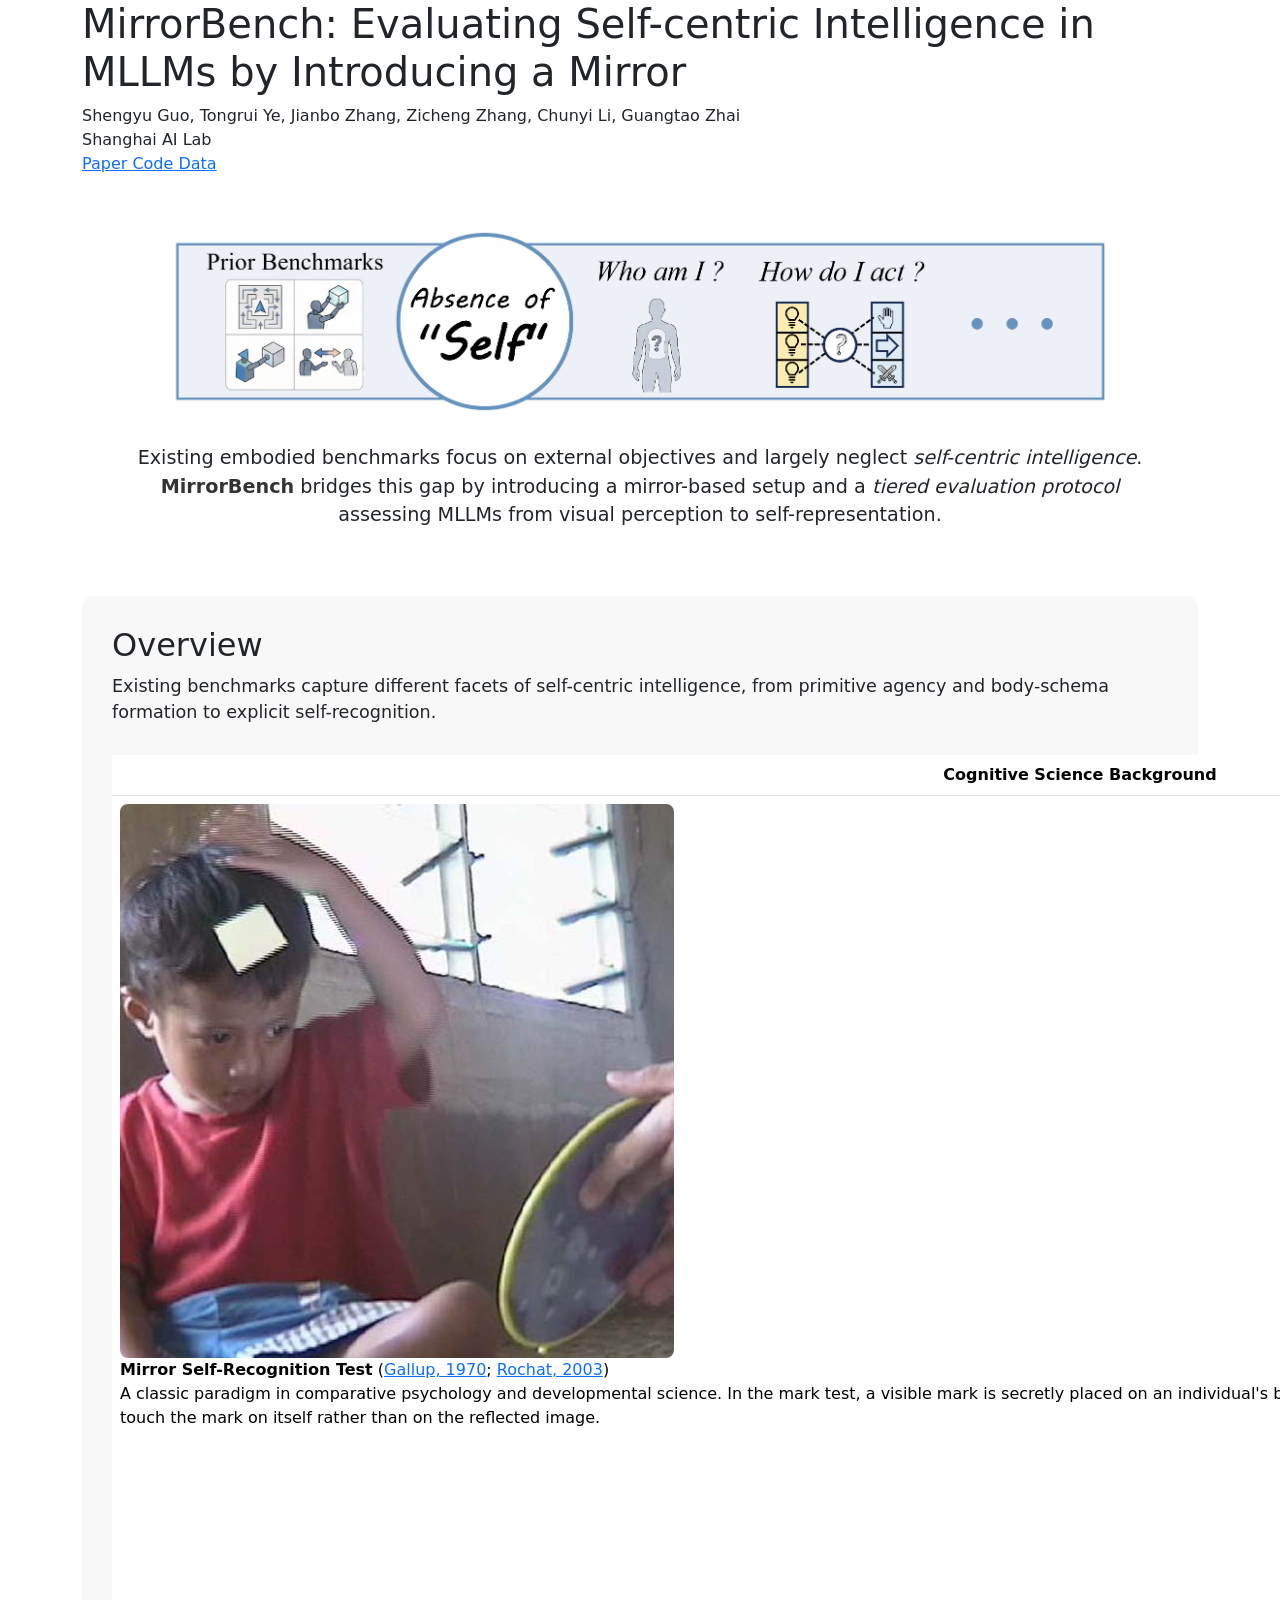
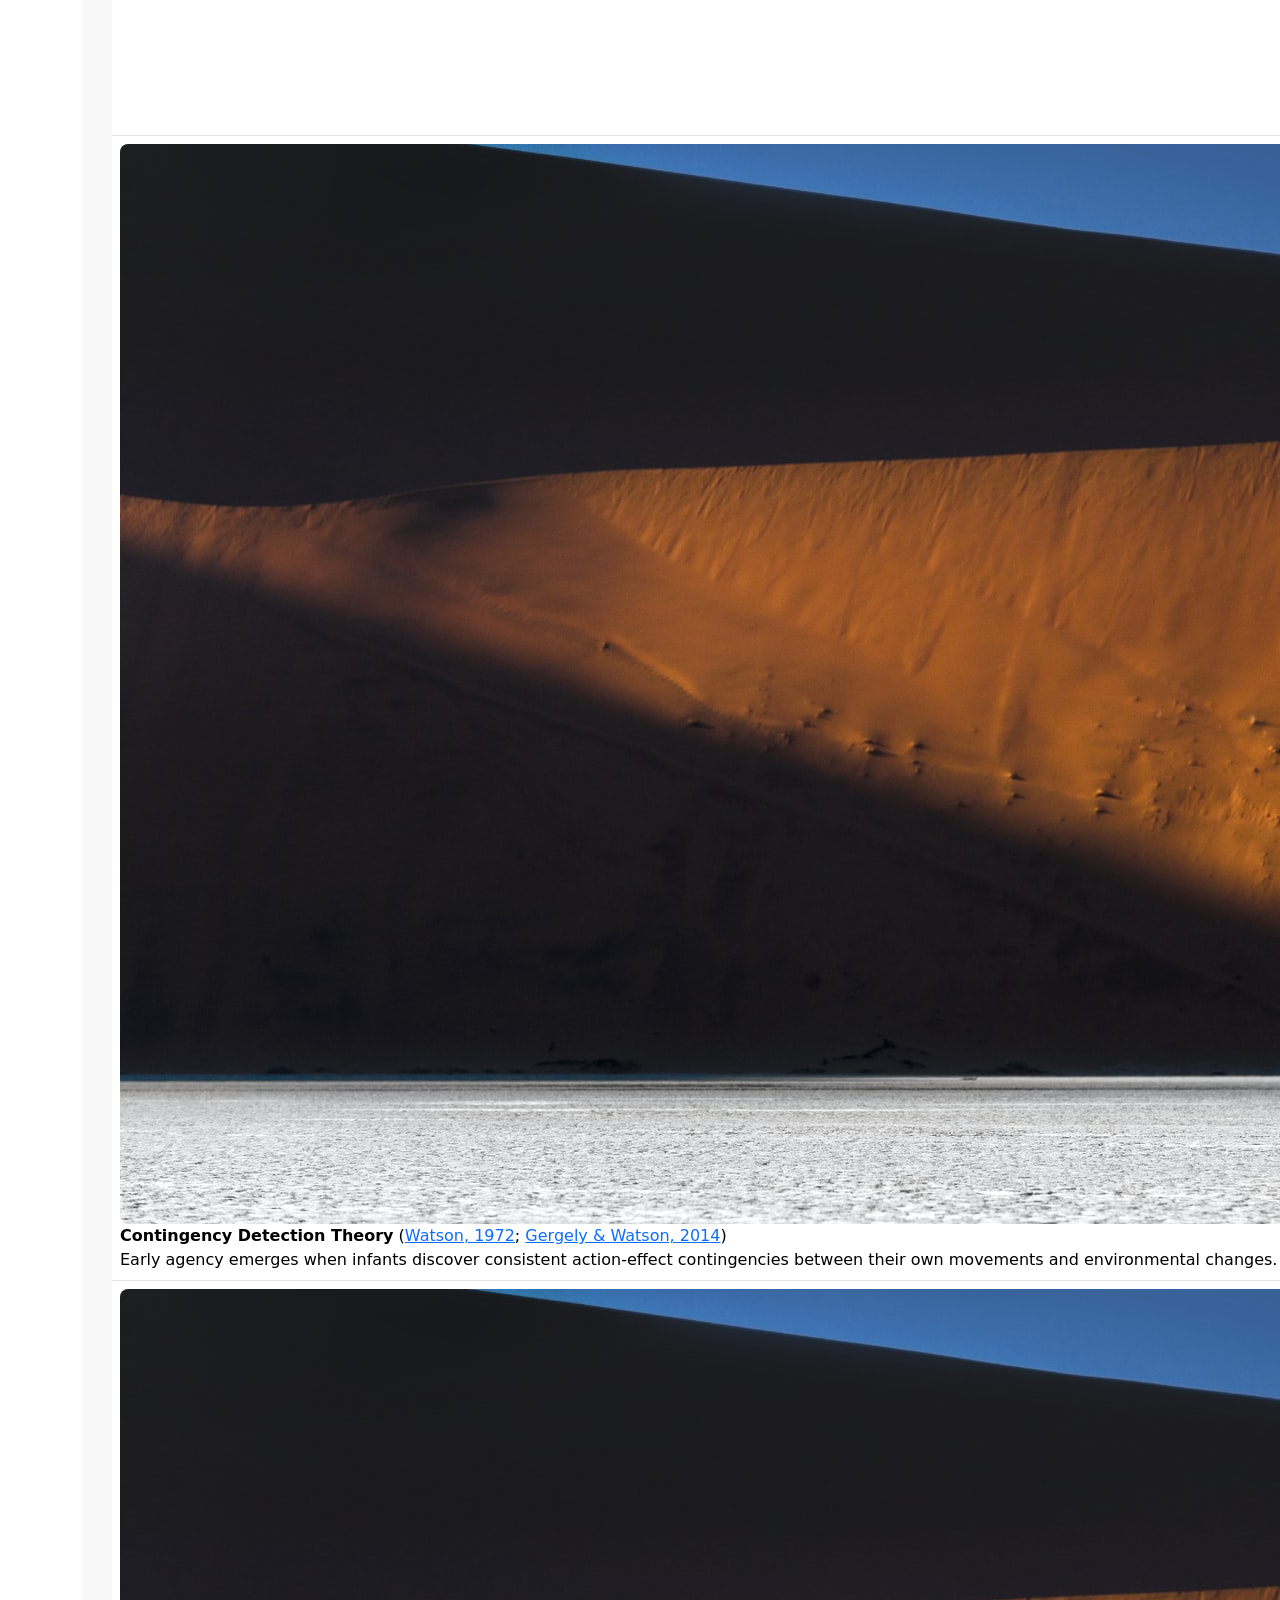
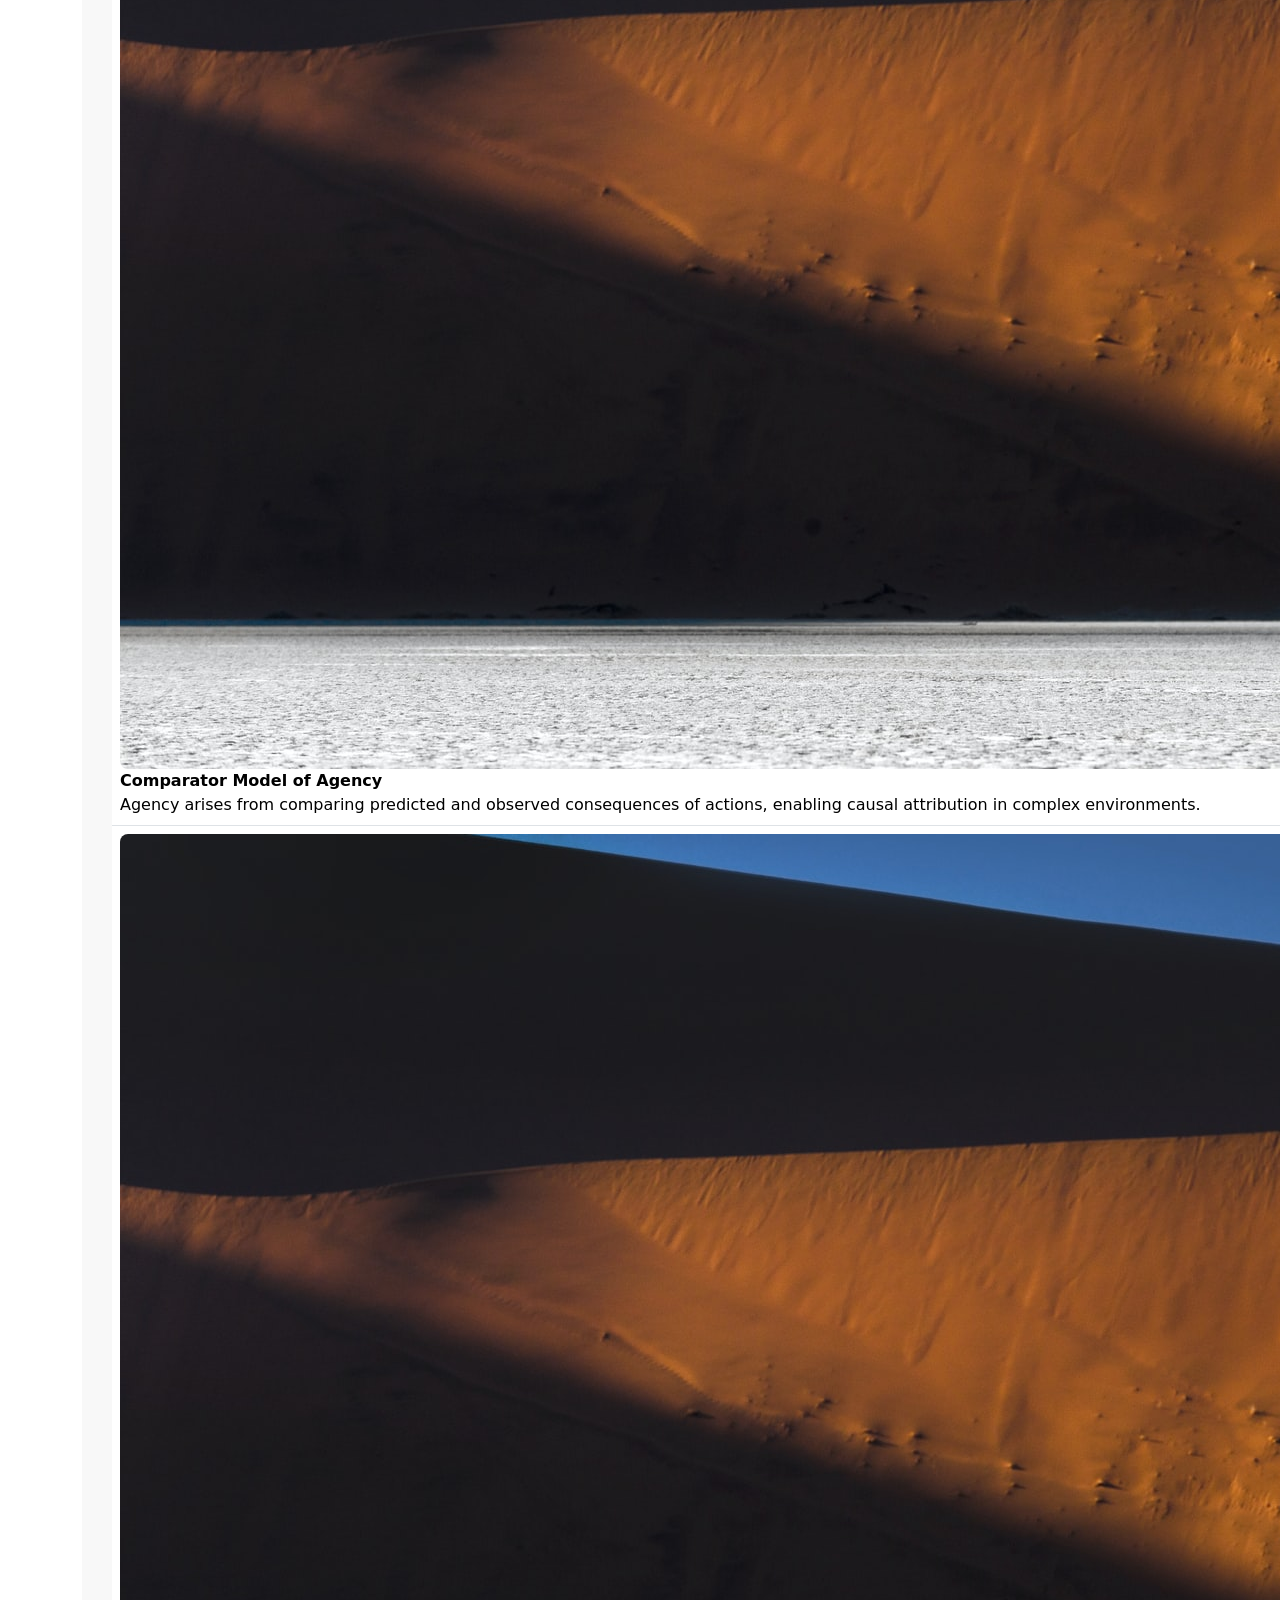
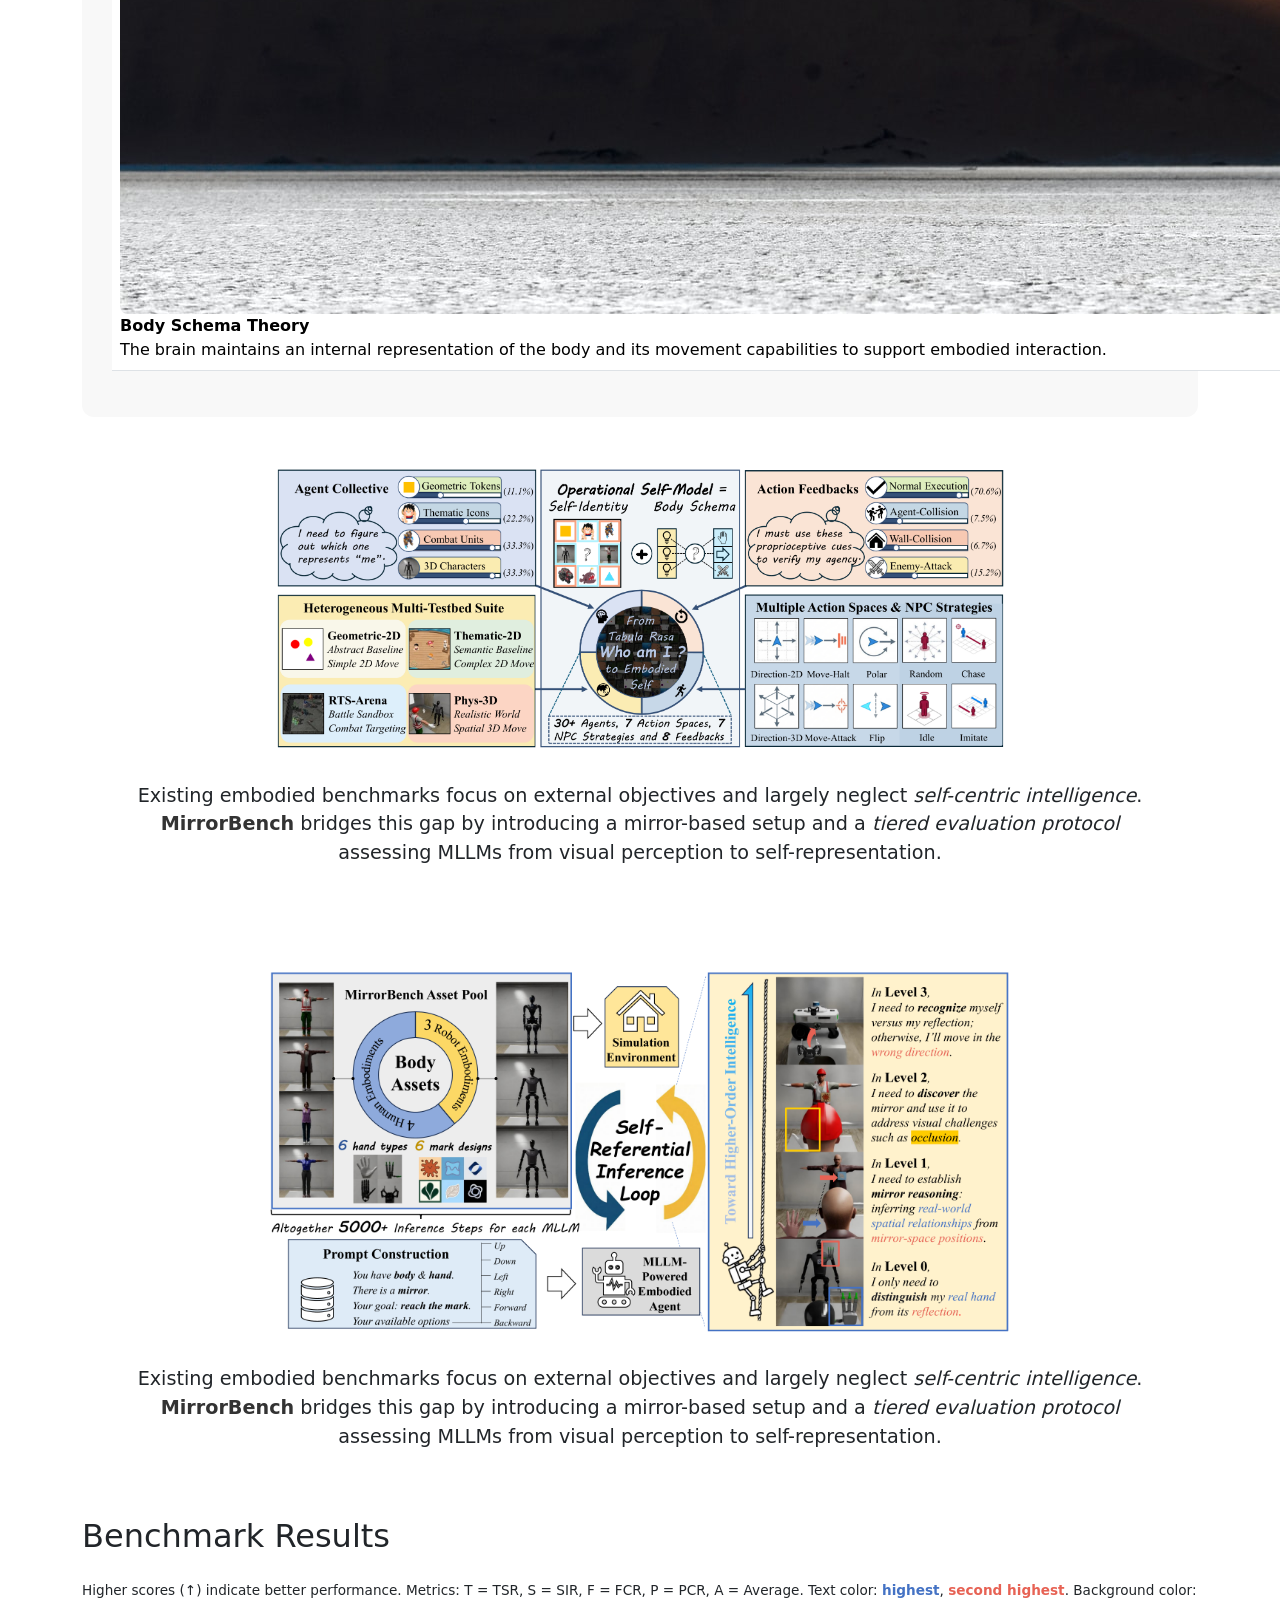
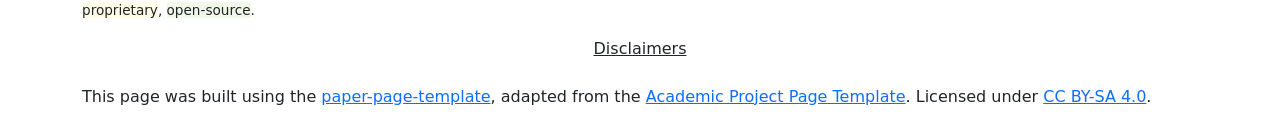
==== index.html @ ec2424ab "[Add] backgrounds" ====
<!DOCTYPE html>
<html>
  <head>
    <meta charset="utf-8">
    <!-- meta tags for social media banners, these should be filled in appropriately as they are your "business card" -->
    <!-- replace the content tag with appropriate information -->
    <meta name="description" content="MirrorBench is a mirror-based benchmark that evaluates self-centric intelligence in embodied multimodal large language models, from visual perception to self-representation.">
    <meta property="og:title" content="MirrorBench: Evaluating Self-centric Intelligence in MLLMs by Introducing a Mirror"/>
    <meta property="og:description" content="MirrorBench is a mirror-based benchmark that evaluates self-centric intelligence in embodied multimodal large language models, from visual perception to self-representation."/>
    <meta property="og:url" content="https://fflahm.github.io/mirror-bench-page/"/>
    <!-- path to banner image, should be in the path listed below. Optimal dimensions are 1200x630 -->
    <meta property="og:image" content="static/images/fig1.png" />
    <meta property="og:image:width" content="1200"/> <!-- TBD -->
    <meta property="og:image:height" content="630"/> <!-- TBD -->
    <meta name="twitter:title" content="MirrorBench: Evaluating Self-centric Intelligence in MLLMs by Introducing a Mirror">
    <meta name="twitter:description" content="MirrorBench is a mirror-based benchmark that evaluates self-centric intelligence in embodied multimodal large language models, from visual perception to self-representation.">
    <!-- path to banner image, should be in the path listed below. Optimal dimensions are 1200x600 -->
    <meta name="twitter:image" content="static/images/fig1.png">
    <meta name="twitter:card" content="summary_large_image">
    <!-- keywords for your paper to be indexed by-->
    <meta name="keywords" content="Datasets and Benchmark, Embodied Intelligence, Mirror Self-Recognition">
    <meta name="viewport" content="width=device-width, initial-scale=1">
    <!-- title -->
    <title>MirrorBench: Evaluating Self-centric Intelligence in MLLMs by Introducing a Mirror</title>
    <link rel="icon" type="image/x-icon" href="static/images/mirror_icon.png"> <!-- TBD -->
    <link href="https://fonts.googleapis.com/css?family=Google+Sans|Noto+Sans|Castoro"
    rel="stylesheet">

    <link rel="stylesheet" href="static/css/bulma.min.css">
    <link rel="stylesheet" href="static/css/bulma-carousel.min.css"> <!-- 图片轮播 -->
    <link rel="stylesheet" href="static/css/bulma-slider.min.css"> <!-- 滑块 -->
    <link rel="stylesheet" href="static/css/fontawesome.all.min.css"> <!-- FontAwesome 图标 -->
    <link rel="stylesheet" href="https://cdn.jsdelivr.net/gh/jpswalsh/academicons@1/css/academicons.min.css"> <!-- Academicons 图标 -->
    <link rel="stylesheet" href="static/css/index.css">

    <script src="https://ajax.googleapis.com/ajax/libs/jquery/3.5.1/jquery.min.js"></script>
    <script src="https://documentcloud.adobe.com/view-sdk/main.js"></script>
    <script defer src="static/js/fontawesome.all.min.js"></script>
    <script src="static/js/bulma-carousel.min.js"></script>
    <script src="static/js/bulma-slider.min.js"></script>
    <script src="static/js/index.js"></script>

      <!-- Bootstrap 5 -->
    <link href="https://cdn.jsdelivr.net/npm/bootstrap@5.1.3/dist/css/bootstrap.min.css" rel="stylesheet">
    <script src="https://cdn.jsdelivr.net/npm/bootstrap@5.1.3/dist/js/bootstrap.bundle.min.js"></script>

    <!-- Tabulator Tables (专业表格库) -->
    <link href="https://unpkg.com/tabulator-tables@5.5.2/dist/css/tabulator_bootstrap5.min.css" rel="stylesheet">
    <script src="https://unpkg.com/tabulator-tables@5.5.2/dist/js/tabulator.min.js"></script>

    <!-- Chart.js (用于在表格中显示图表) -->
    <script src="https://cdn.jsdelivr.net/npm/chart.js@4.4.0/dist/chart.umd.min.js"></script>
    <script src="https://cdn.jsdelivr.net/npm/chartjs-plugin-datalabels@2.0.0"></script>
  </head>

  <body>
    <div id="hero-section"></div>
    <div id="bg-section"></div>
    <div id="overview-section"></div>
    <div id="paradigm-section"></div>
    <div id="benchmark-section"></div>
    <div id="footer-section"></div>
    <script src="static/js/load_sections.js"></script>
  </body>
</html>
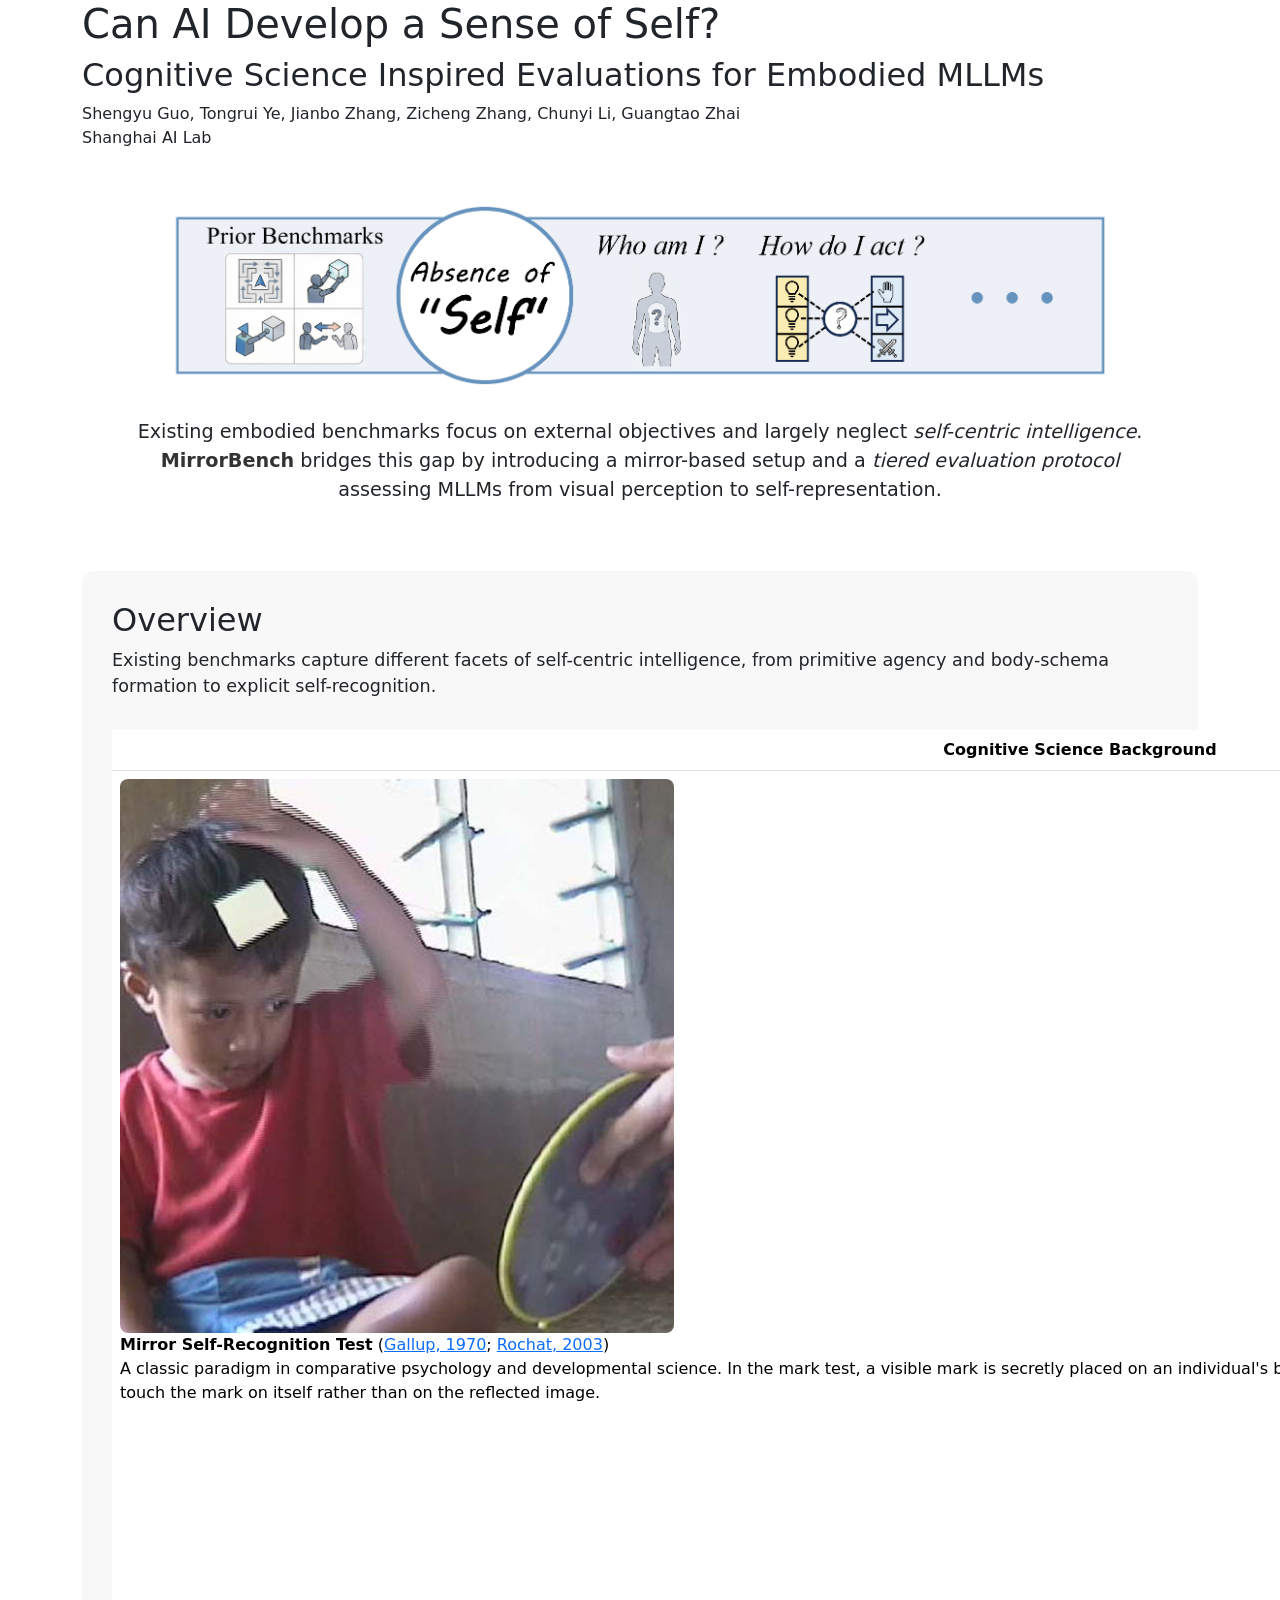
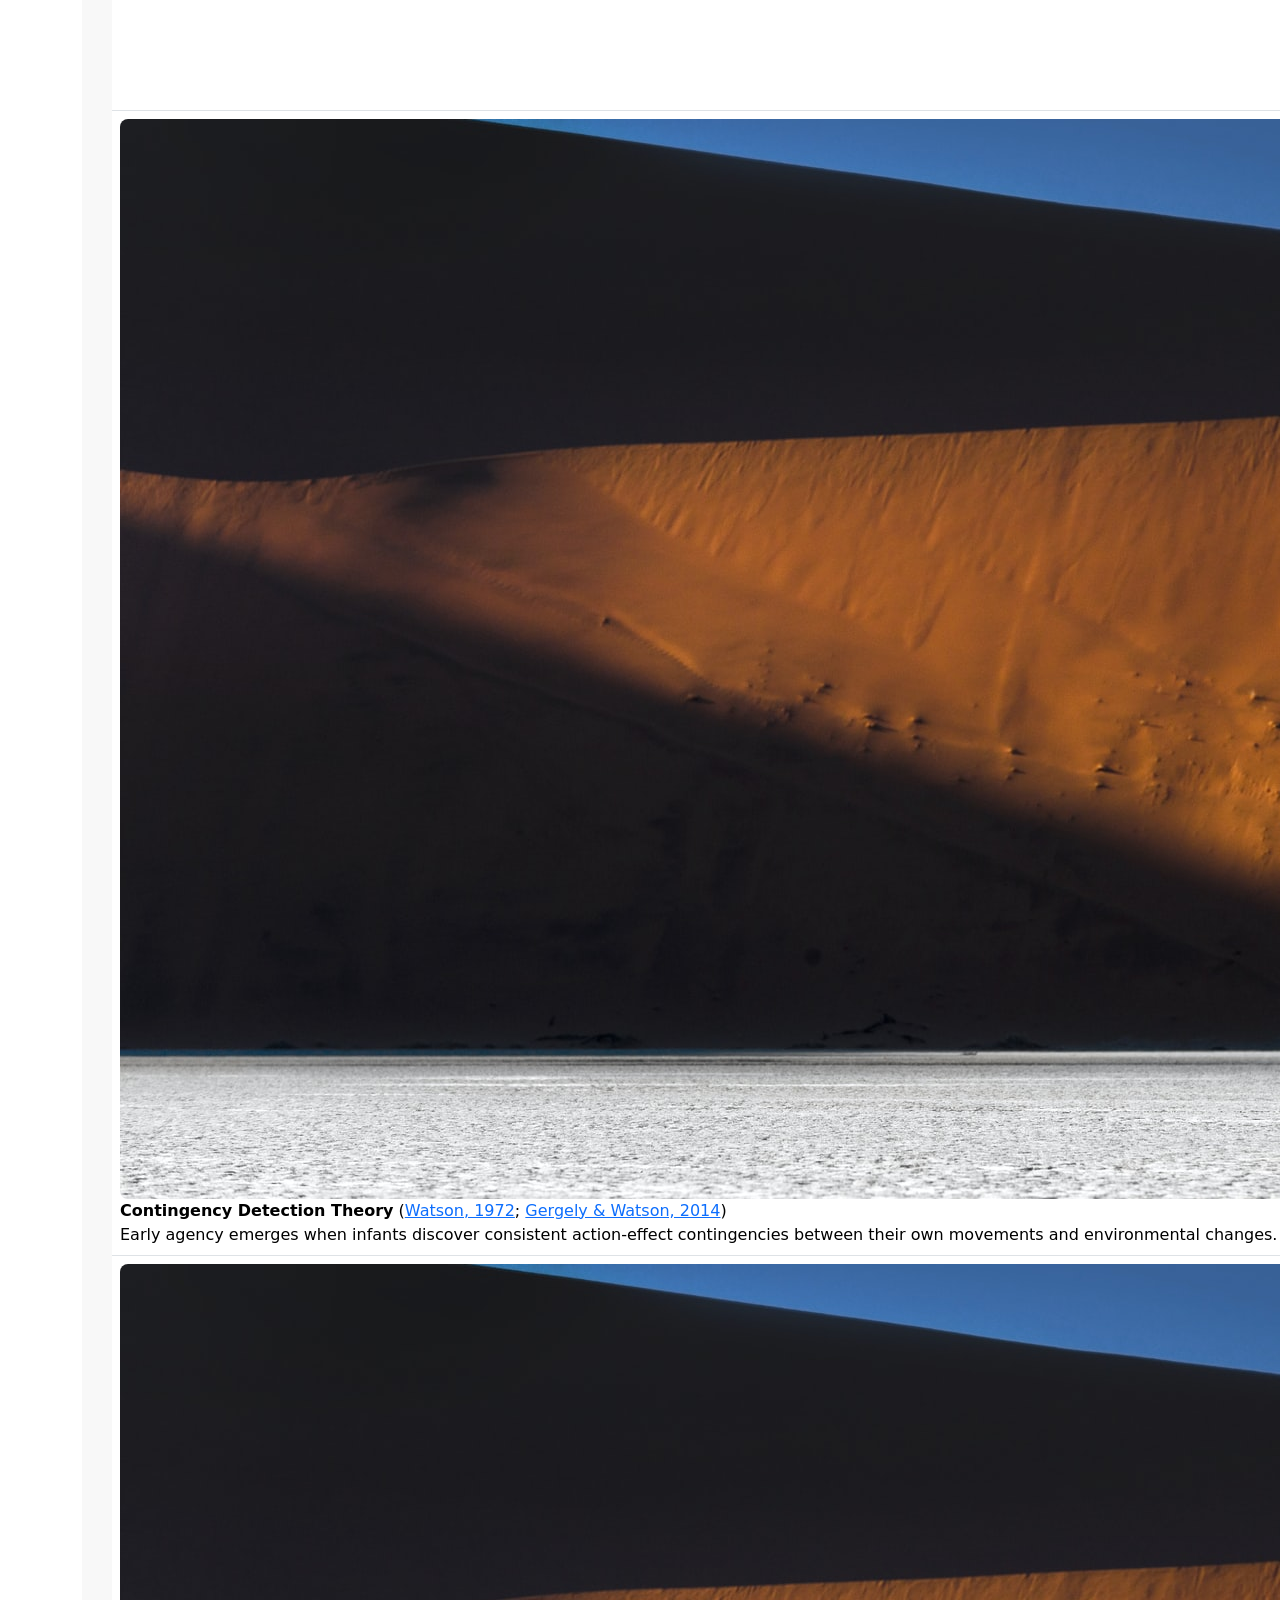
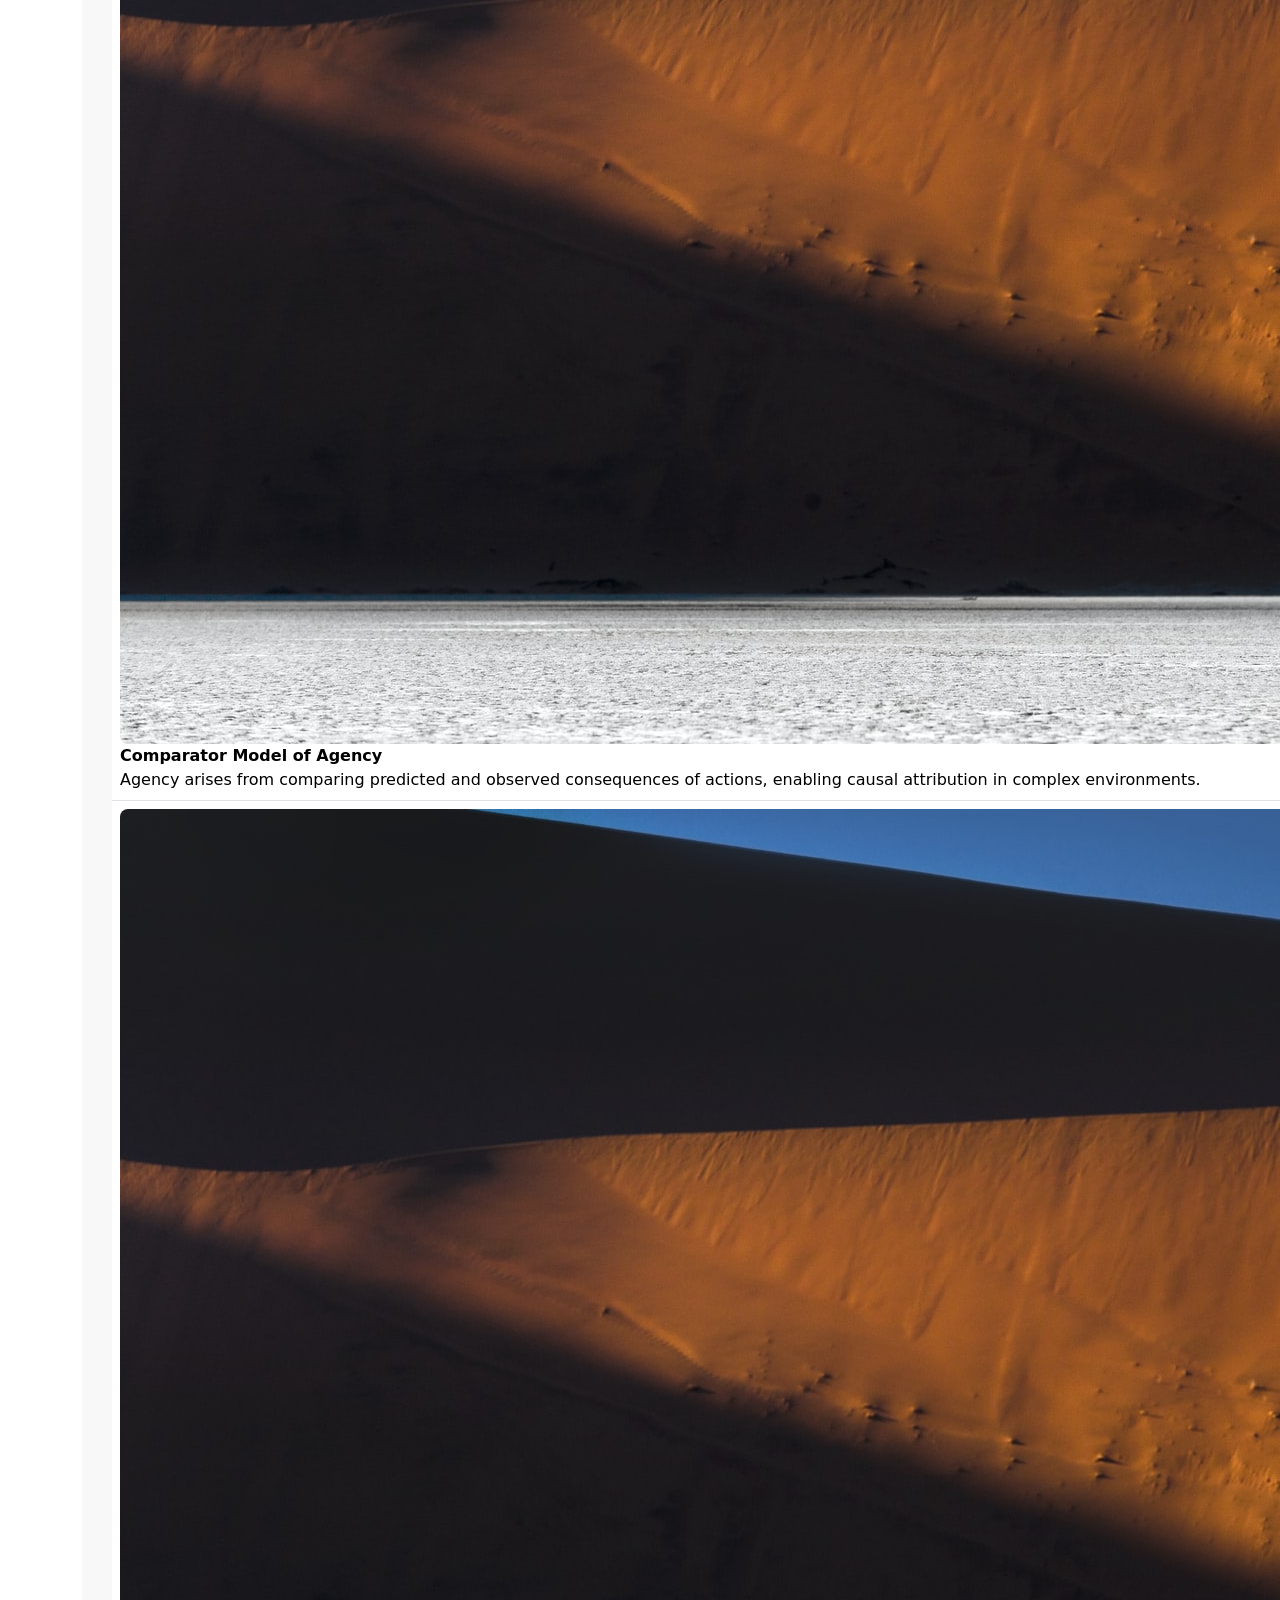
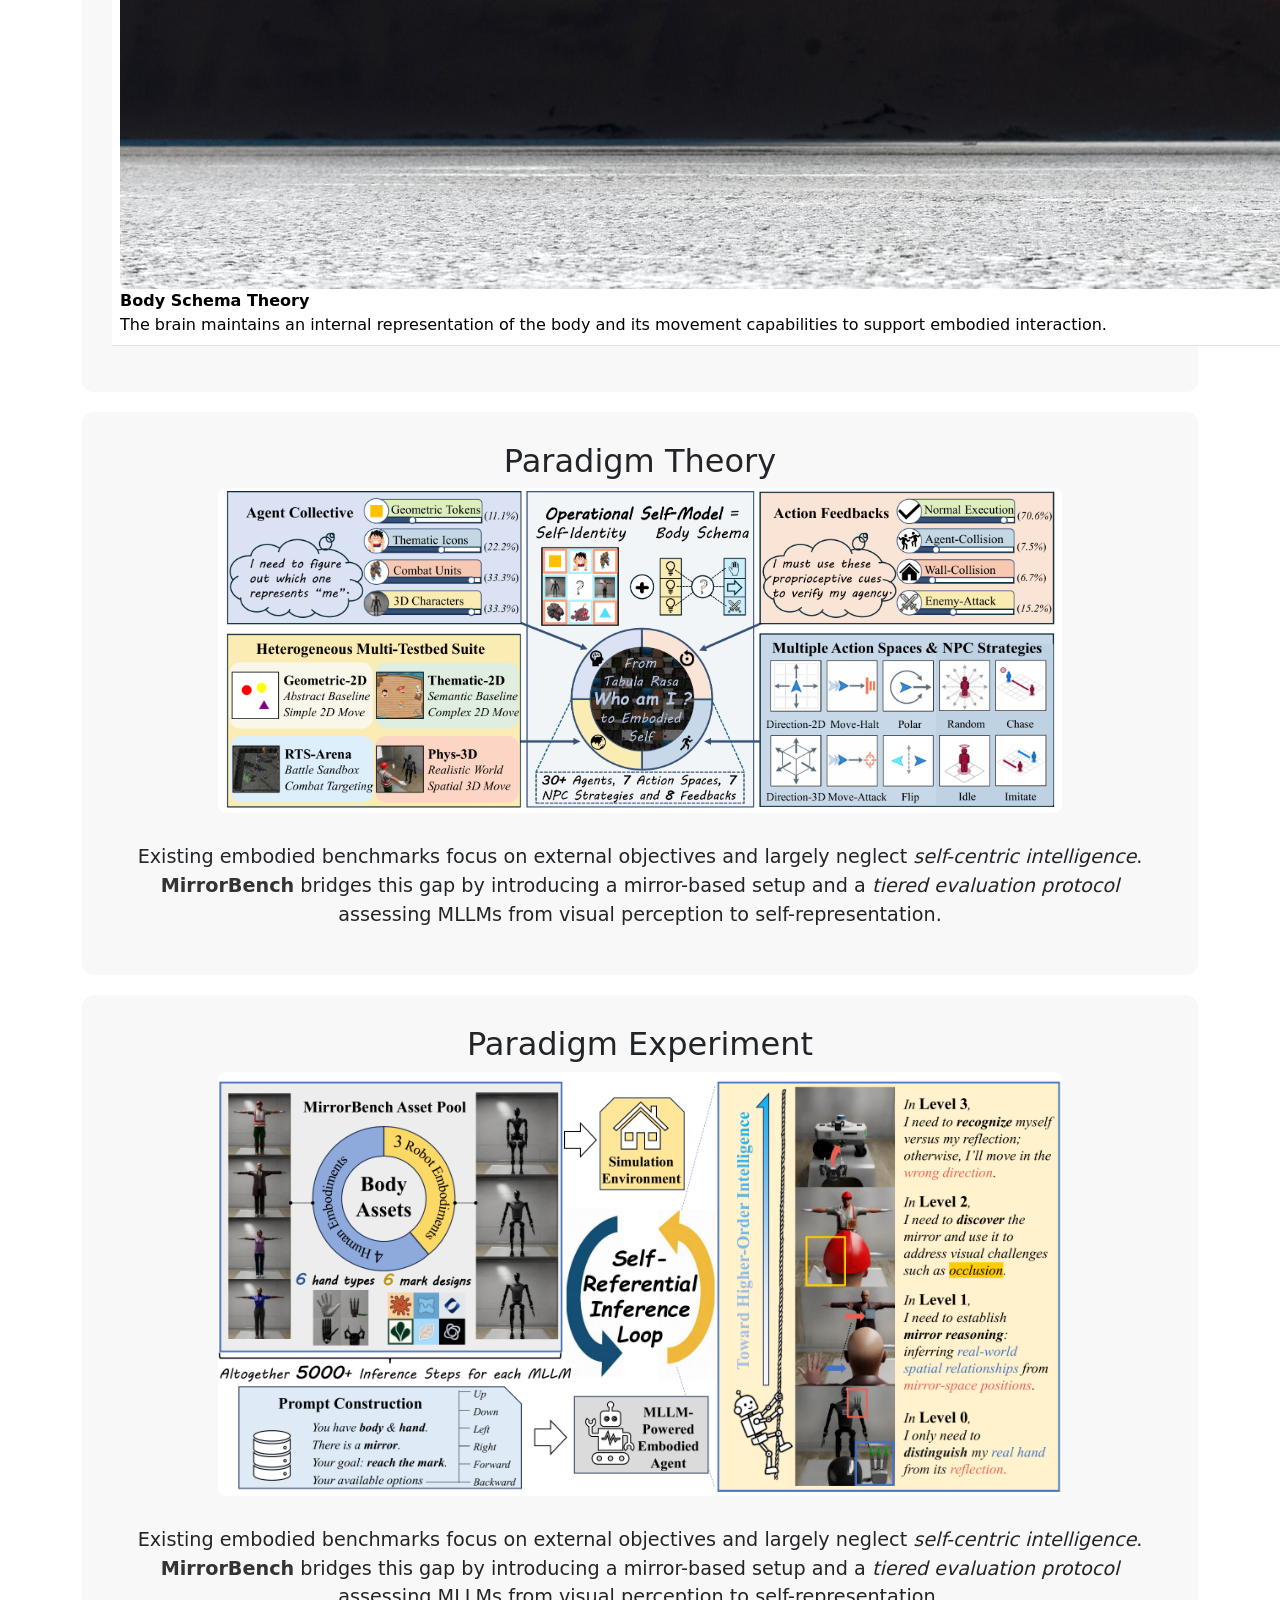
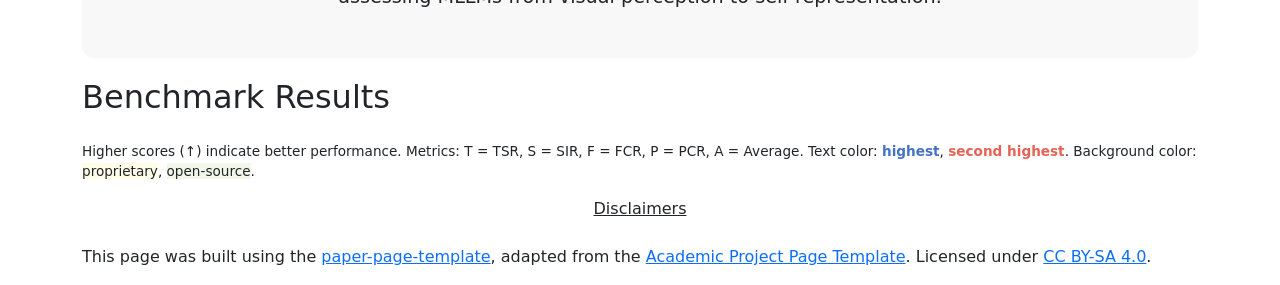
==== commit a4da5c0f: "[Add] backgrounds" ====
--- a/index.html
+++ b/index.html
@@ -7,7 +7,7 @@
     <meta name="description" content="MirrorBench is a mirror-based benchmark that evaluates self-centric intelligence in embodied multimodal large language models, from visual perception to self-representation.">
     <meta property="og:title" content="MirrorBench: Evaluating Self-centric Intelligence in MLLMs by Introducing a Mirror"/>
     <meta property="og:description" content="MirrorBench is a mirror-based benchmark that evaluates self-centric intelligence in embodied multimodal large language models, from visual perception to self-representation."/>
-    <meta property="og:url" content="https://fflahm.github.io/mirror-bench-page/"/>
+    <meta property="og:url" content="https://fflahm.github.io/vk-self-page/"/>
     <!-- path to banner image, should be in the path listed below. Optimal dimensions are 1200x630 -->
     <meta property="og:image" content="static/images/fig1.png" />
     <meta property="og:image:width" content="1200"/> <!-- TBD -->
@@ -18,7 +18,7 @@
     <meta name="twitter:image" content="static/images/fig1.png">
     <meta name="twitter:card" content="summary_large_image">
     <!-- keywords for your paper to be indexed by-->
-    <meta name="keywords" content="Datasets and Benchmark, Embodied Intelligence, Mirror Self-Recognition">
+    <meta name="keywords" content="Datasets and Benchmark, Embodied Intelligence, Self Awareness">
     <meta name="viewport" content="width=device-width, initial-scale=1">
     <!-- title -->
     <title>MirrorBench: Evaluating Self-centric Intelligence in MLLMs by Introducing a Mirror</title>
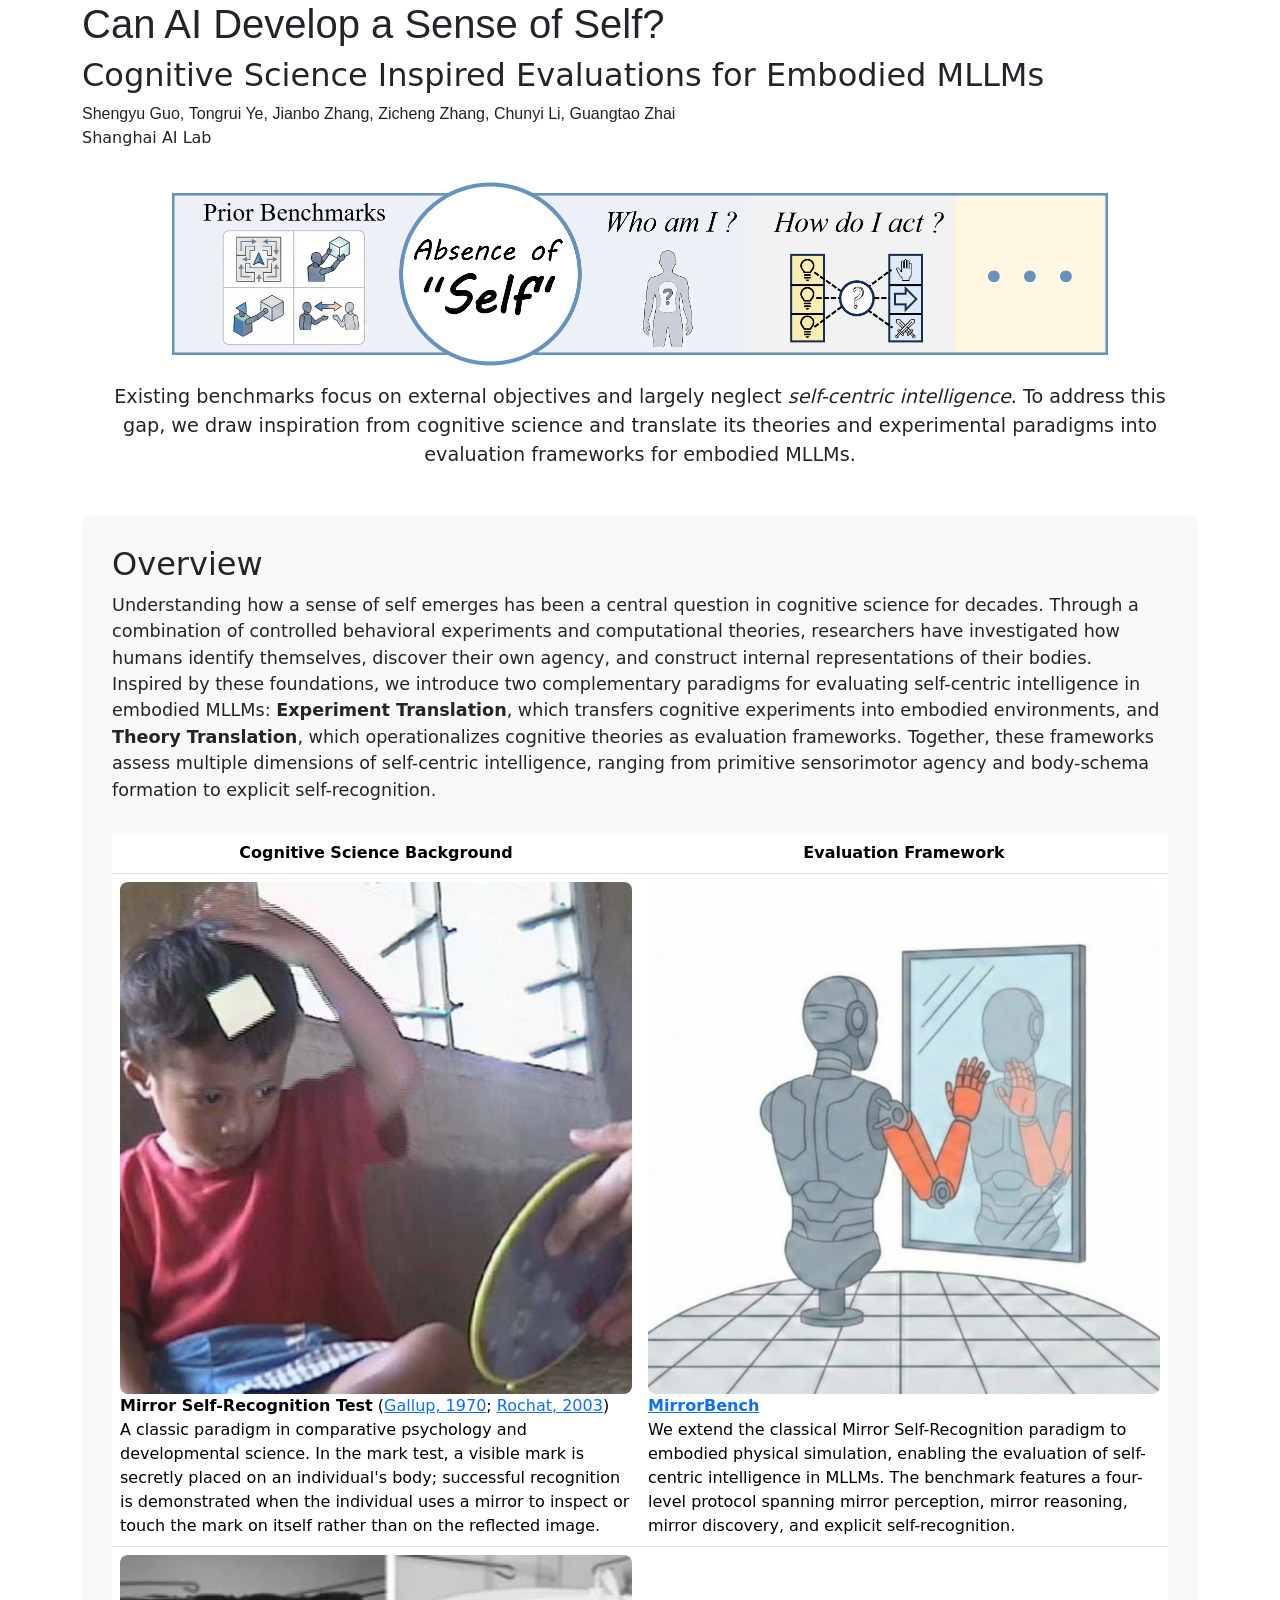
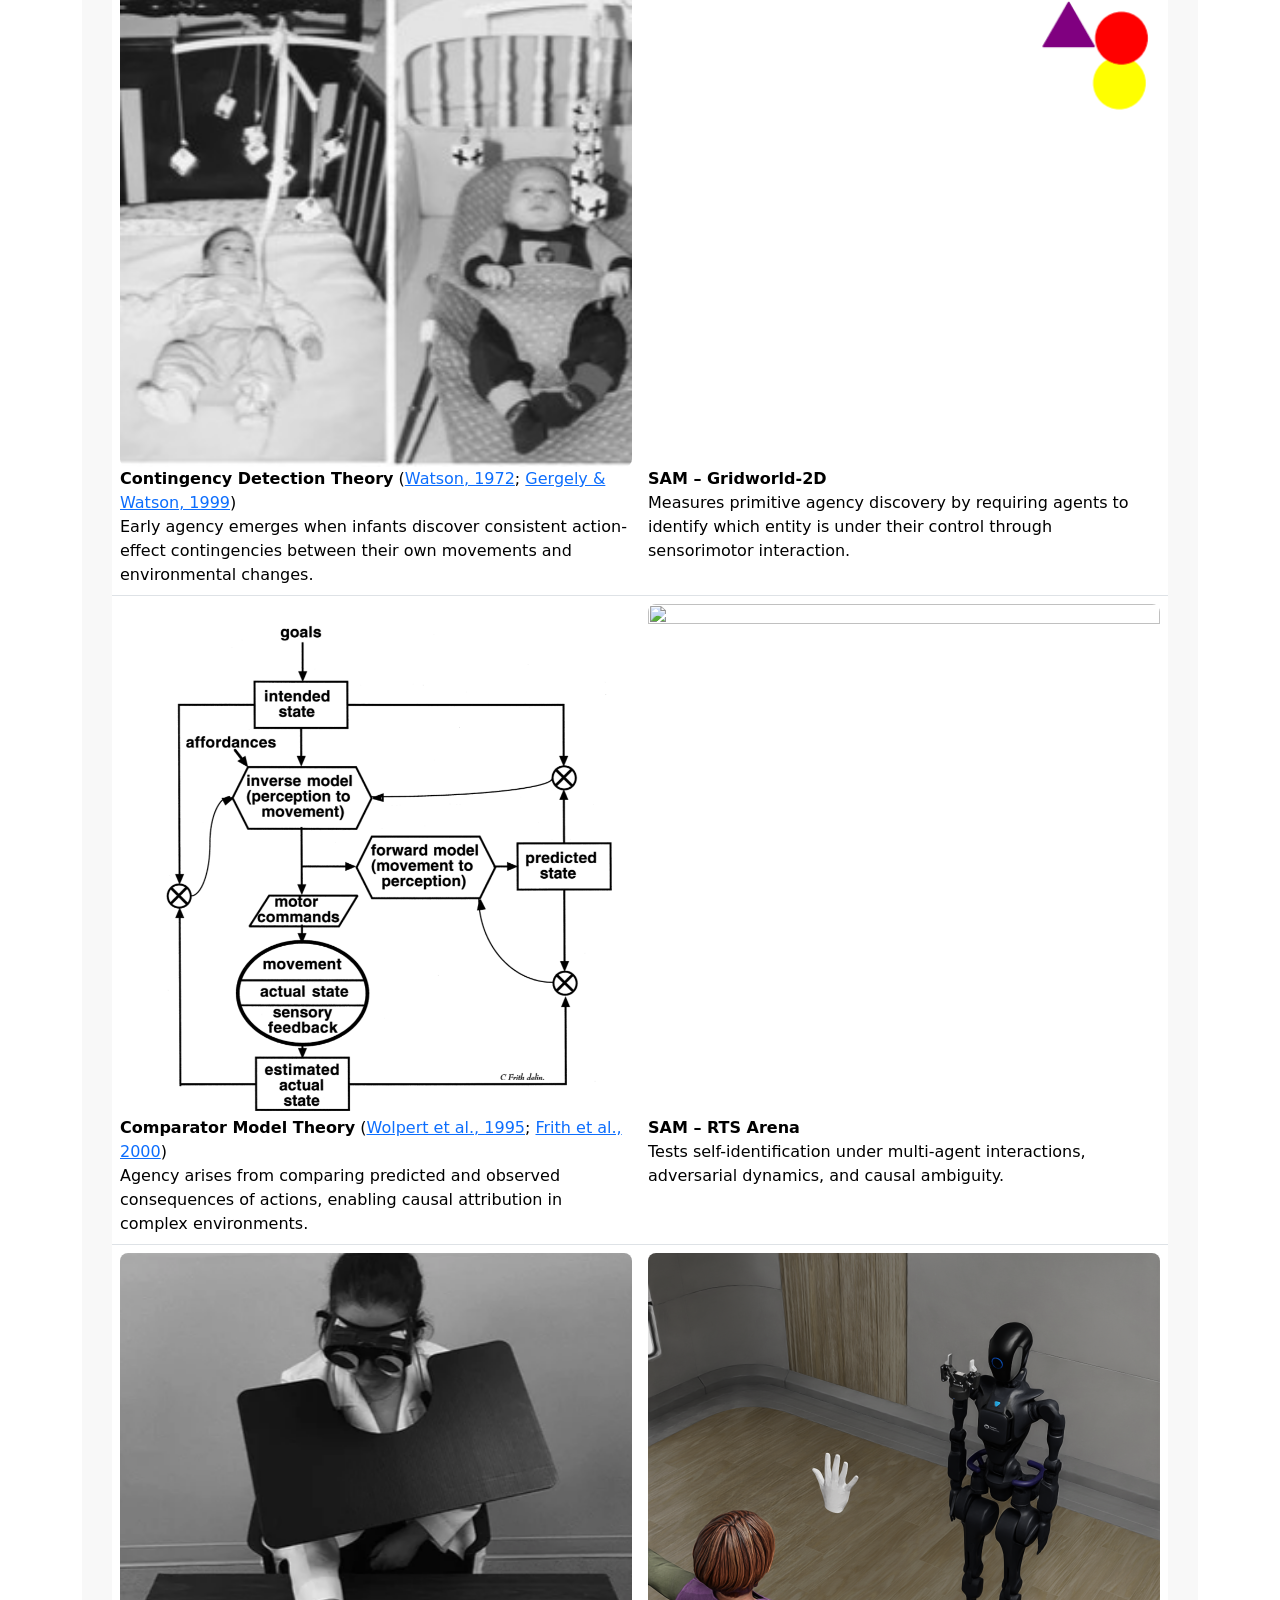
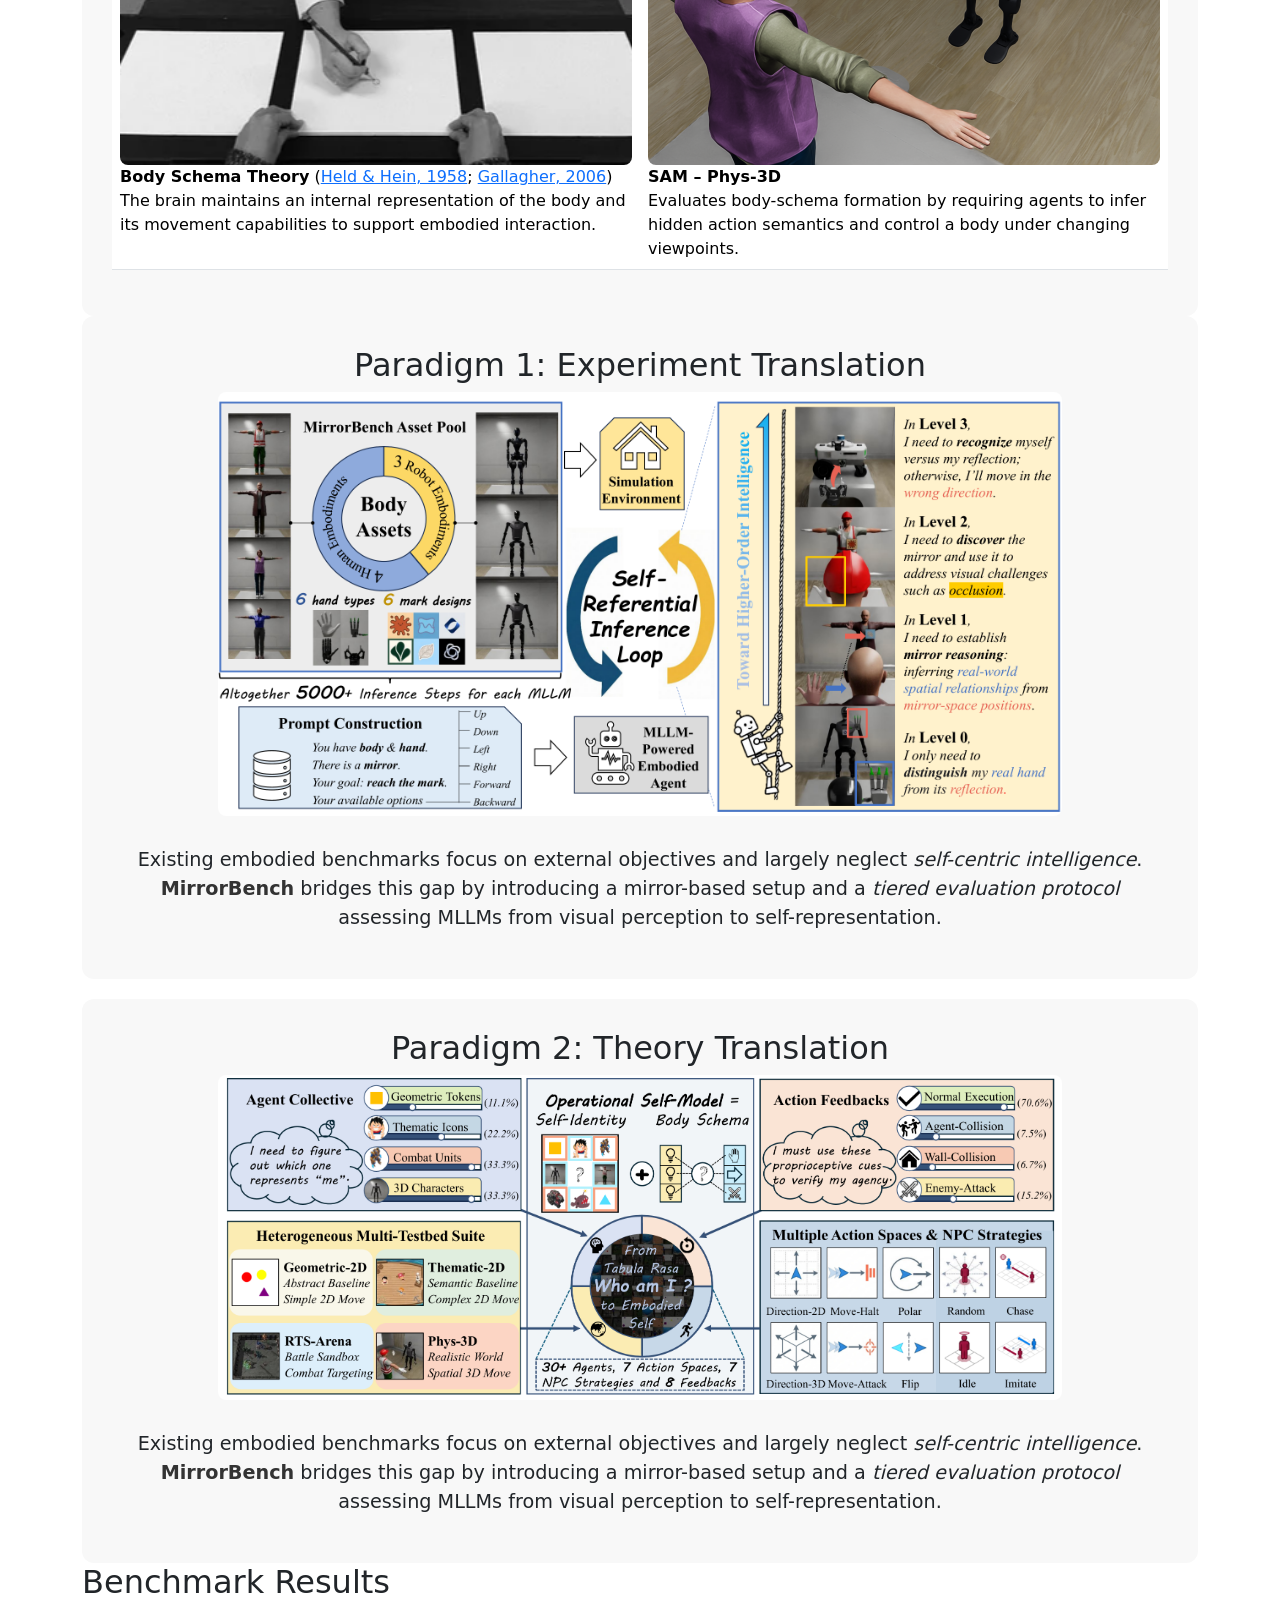
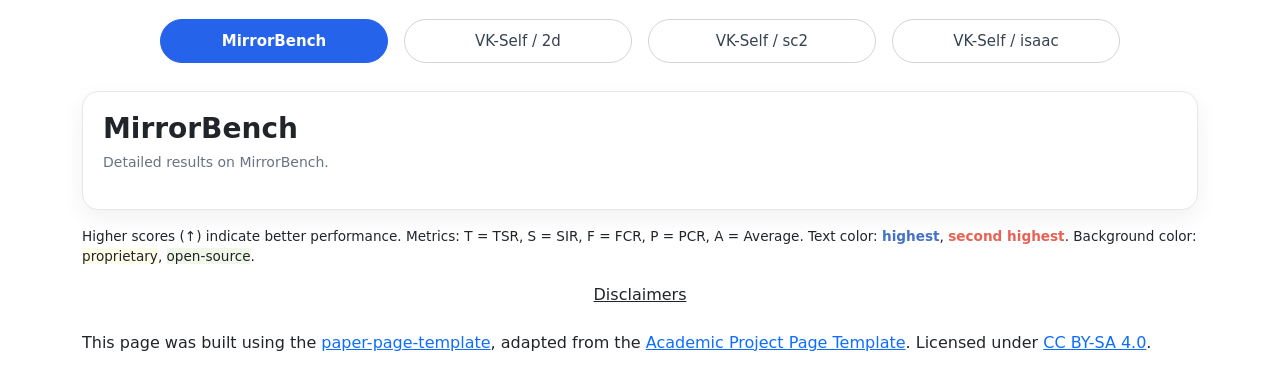
==== commit 7a0dabe3: "Update benchmark tables" ====
--- a/index.html
+++ b/index.html
@@ -55,11 +55,12 @@
 
   <body>
     <div id="hero-section"></div>
-    <div id="bg-section"></div>
+    <!-- <div id="bg-section"></div> -->
     <div id="overview-section"></div>
     <div id="paradigm-section"></div>
     <div id="benchmark-section"></div>
     <div id="footer-section"></div>
+    <script src="static/js/vk_self_table_data.js"></script>
     <script src="static/js/load_sections.js"></script>
   </body>
 </html>
--- a/static/css/index.css
+++ b/static/css/index.css
@@ -0,0 +1,290 @@
+/* ===== 全局基础样式 ===== */
+body {
+  font-family: 'Noto Sans', sans-serif;
+  margin: 0;
+  padding: 0;
+}
+
+处重复和冲突，尤其是这几段会导致表.footer .icon-link {
+  font-size: 25px;
+  color: #000;
+}
+
+.link-block a {
+  margin-top: 5px;
+  margin-bottom: 5px;
+}
+
+.dnerf {
+  font-variant: small-caps;
+}
+
+/* ===== Teaser / Publication ===== */
+.teaser .hero-body {
+  padding-top: 0;
+  padding-bottom: 3rem;
+}
+
+.teaser,
+.publication-title,
+.publication-authors {
+  font-family: 'Google Sans', sans-serif;
+}
+
+.publication-venue {
+  color: #555;
+  width: fit-content;
+  font-weight: bold;
+}
+
+.publication-awards {
+  color: #ff3860;
+  width: fit-content;
+  font-weight: bolder;
+}
+
+.publication-authors a {
+  color: hsl(204, 86%, 53%) !important;
+}
+
+.publication-authors a:hover {
+  text-decoration: underline;
+}
+
+.author-block {
+  display: inline-block;
+}
+
+.publication-video {
+  position: relative;
+  width: 100%;
+  height: 0;
+  padding-bottom: 56.25%;
+  overflow: hidden;
+  border-radius: 10px !important;
+}
+
+.publication-video iframe {
+  position: absolute;
+  top: 0;
+  left: 0;
+  width: 100%;
+  height: 100%;
+}
+
+/* ===== 轮播图 ===== */
+.results-carousel {
+  overflow: hidden;
+}
+
+.results-carousel .item {
+  margin: 5px;
+  overflow: hidden;
+  padding: 20px;
+  font-size: 0;
+}
+
+.results-carousel video {
+  margin: 0;
+}
+
+.slider-pagination .slider-page {
+  background: #000000;
+}
+
+.eql-cntrb {
+  font-size: smaller;
+}
+
+/* ===== Tabulator 表格基础样式 ===== */
+.tabulator {
+  width: 100%;
+  box-sizing: border-box;
+  font-size: 0.9rem;
+}
+
+.tabulator-header .tabulator-col-content {
+  font-size: 0.9rem;
+}
+
+.tabulator-cell {
+  font-size: 0.9rem;
+  padding: 4px 8px;
+  white-space: nowrap;
+}
+
+/* 外层响应式容器：只允许横向滚动，不限制纵向高度 */
+.table-responsive {
+  width: 100%;
+  overflow-x: auto;
+  overflow-y: visible;
+}
+
+/* ===== Benchmark Results 区域 ===== */
+.benchmark-card {
+  background: #ffffff;
+  border: 1px solid #e5e7eb;
+  border-radius: 16px;
+  padding: 20px;
+  box-shadow: 0 8px 24px rgba(15, 23, 42, 0.06);
+  overflow: visible;
+}
+
+/* 四个按钮放在 Benchmark Results 标题下面、表格卡片外面 */
+.benchmark-tabs-outside {
+  display: grid;
+  grid-template-columns: repeat(4, minmax(0, 1fr));
+  gap: 16px;
+  margin: 18px auto 28px;
+  max-width: 960px;
+}
+
+.benchmark-tabs {
+  width: 100%;
+}
+
+.benchmark-tab {
+  border: 1px solid #d1d5db;
+  background: #ffffff;
+  color: #374151;
+  border-radius: 999px;
+  padding: 10px 18px;
+  font-size: 15px;
+  cursor: pointer;
+  transition: all 0.15s ease;
+  text-align: center;
+  white-space: nowrap;
+}
+
+.benchmark-tab:hover {
+  background: #f3f4f6;
+}
+
+.benchmark-tab.active {
+  background: #2563eb;
+  border-color: #2563eb;
+  color: #ffffff;
+  font-weight: 600;
+}
+
+.benchmark-table-heading {
+  margin-bottom: 16px;
+}
+
+.benchmark-title {
+  margin: 0;
+  font-weight: 700;
+}
+
+.benchmark-subtitle {
+  margin: 6px 0 0;
+  color: #6b7280;
+  font-size: 14px;
+}
+
+/* ===== 新 benchmark 表格样式 ===== */
+#benchmark-table {
+  width: 100%;
+  overflow: visible;
+}
+
+/* 不要给 Tabulator 固定高度，否则会出现内部纵向滚动条 */
+#benchmark-table .tabulator {
+  border: none;
+  font-size: 14px;
+  height: auto !important;
+  max-height: none !important;
+  min-height: unset !important;
+}
+
+/* 表格容器自然向下延展，不做内部纵向滚动 */
+#benchmark-table .tabulator-tableholder {
+  height: auto !important;
+  max-height: none !important;
+  min-height: unset !important;
+  overflow-y: visible !important;
+}
+
+/* 表头样式 */
+#benchmark-table .tabulator-header {
+  background: #f8fafc;
+  border-bottom: 1px solid #e5e7eb;
+}
+
+#benchmark-table .tabulator .tabulator-header .tabulator-col {
+  background: #f8fafc;
+  border-right: 1px solid #e5e7eb;
+}
+
+#benchmark-table .tabulator-header .tabulator-col-content {
+  font-size: 13px;
+}
+
+/* 行和单元格样式 */
+#benchmark-table .tabulator-row {
+  border-bottom: 1px solid #eef2f7;
+}
+
+#benchmark-table .tabulator-cell {
+  border-right: 1px solid #eef2f7;
+  font-size: 14px;
+  padding: 6px 8px;
+  white-space: nowrap;
+}
+
+/* 表格宽度 */
+#benchmark-table .tabulator-table {
+  min-width: 100%;
+}
+
+/* ===== 高亮单元格样式（备用，主要高亮仍由 JS 控制） ===== */
+.tabulator-cell.highlight-max {
+  background-color: #ffebee !important;
+  font-weight: bold !important;
+  color: #c62828 !important;
+}
+
+.tabulator-cell.highlight-second {
+  background-color: #fff8e1 !important;
+  font-weight: bold !important;
+}
+
+/* ===== 响应式优化 ===== */
+@media screen and (max-width: 768px) {
+  .tabulator,
+  .tabulator-header .tabulator-col-content,
+  .tabulator-cell {
+    font-size: 0.8rem !important;
+  }
+
+  .nav-tabs {
+    flex-wrap: wrap;
+  }
+
+  .nav-link {
+    padding: 0.5rem 1rem !important;
+    font-size: 0.85rem;
+  }
+
+  .benchmark-tabs-outside {
+    grid-template-columns: repeat(2, minmax(0, 1fr));
+    max-width: 520px;
+  }
+
+  .benchmark-tab {
+    font-size: 14px;
+    padding: 9px 14px;
+  }
+
+  #benchmark-table .tabulator-cell {
+    font-size: 0.8rem !important;
+  }
+}
+
+@media screen and (max-width: 480px) {
+  .benchmark-tabs-outside {
+    grid-template-columns: 1fr;
+    max-width: 280px;
+  }
+}
+
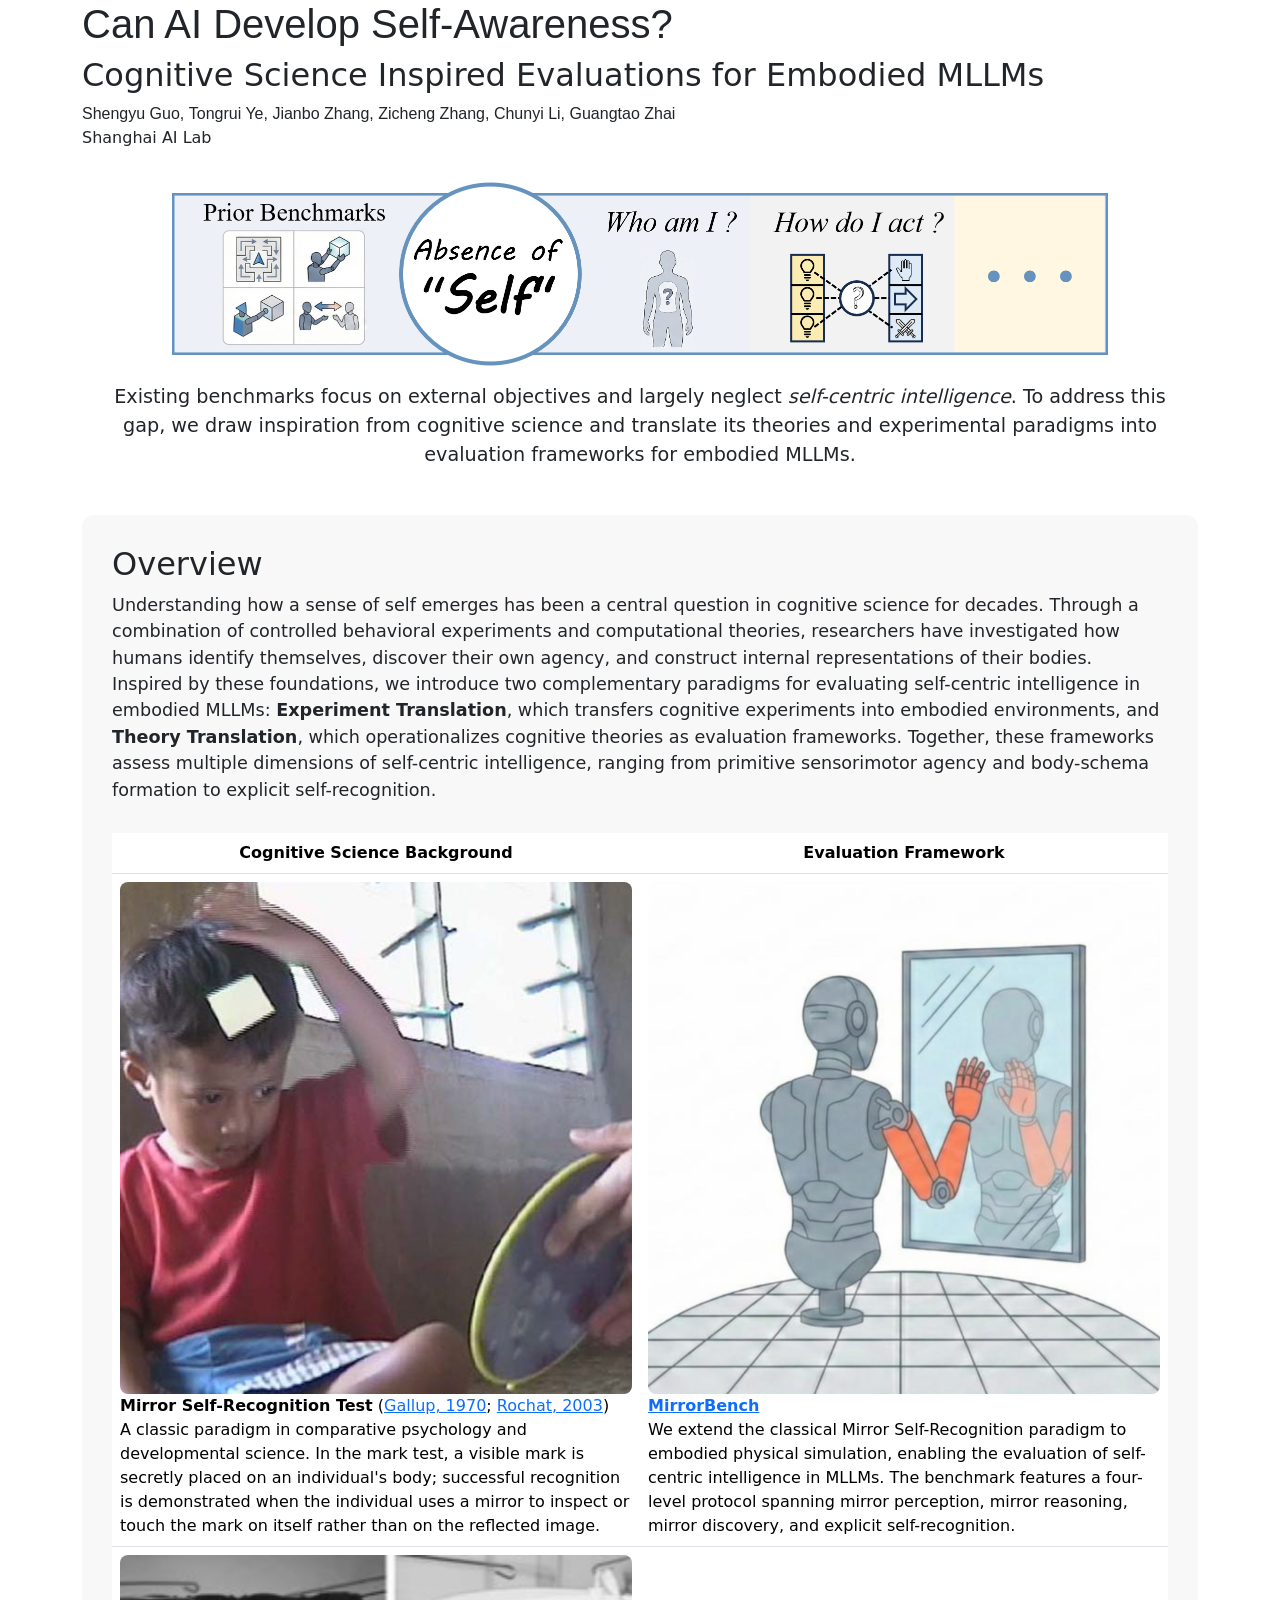
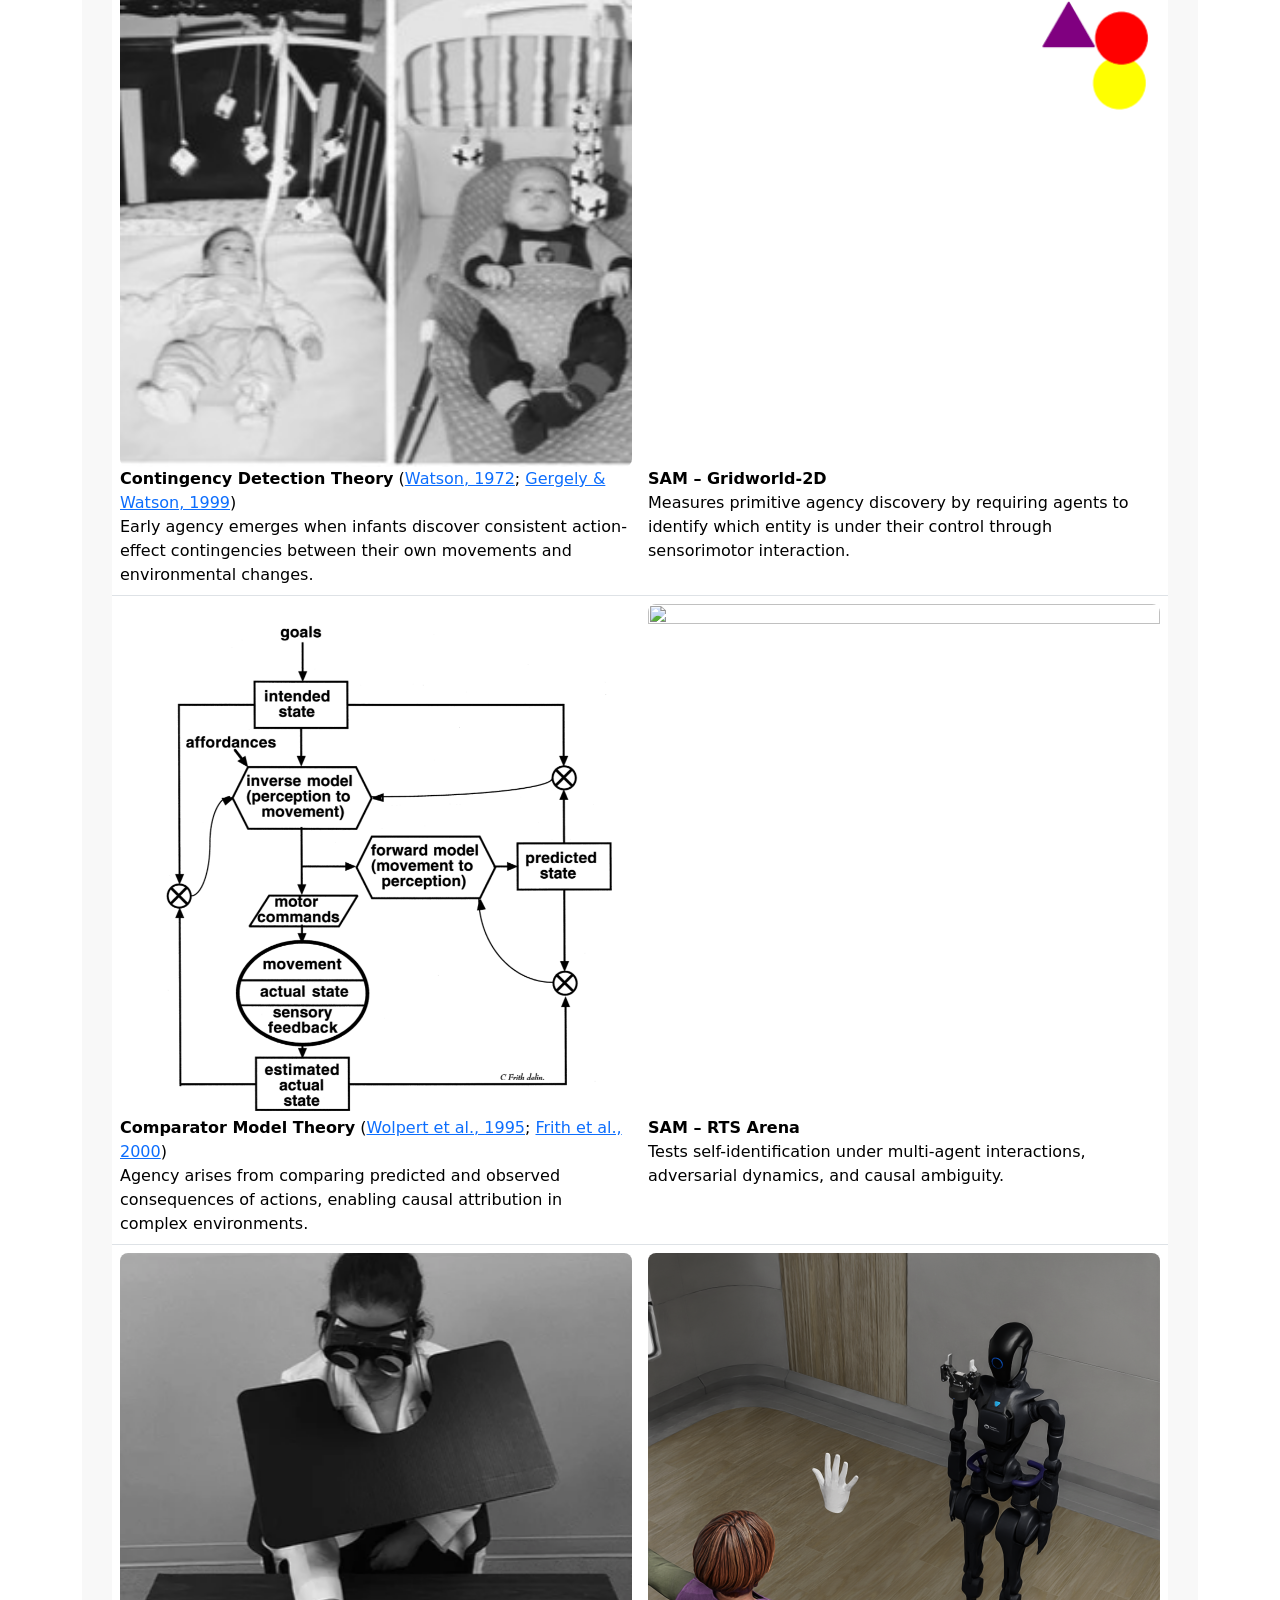
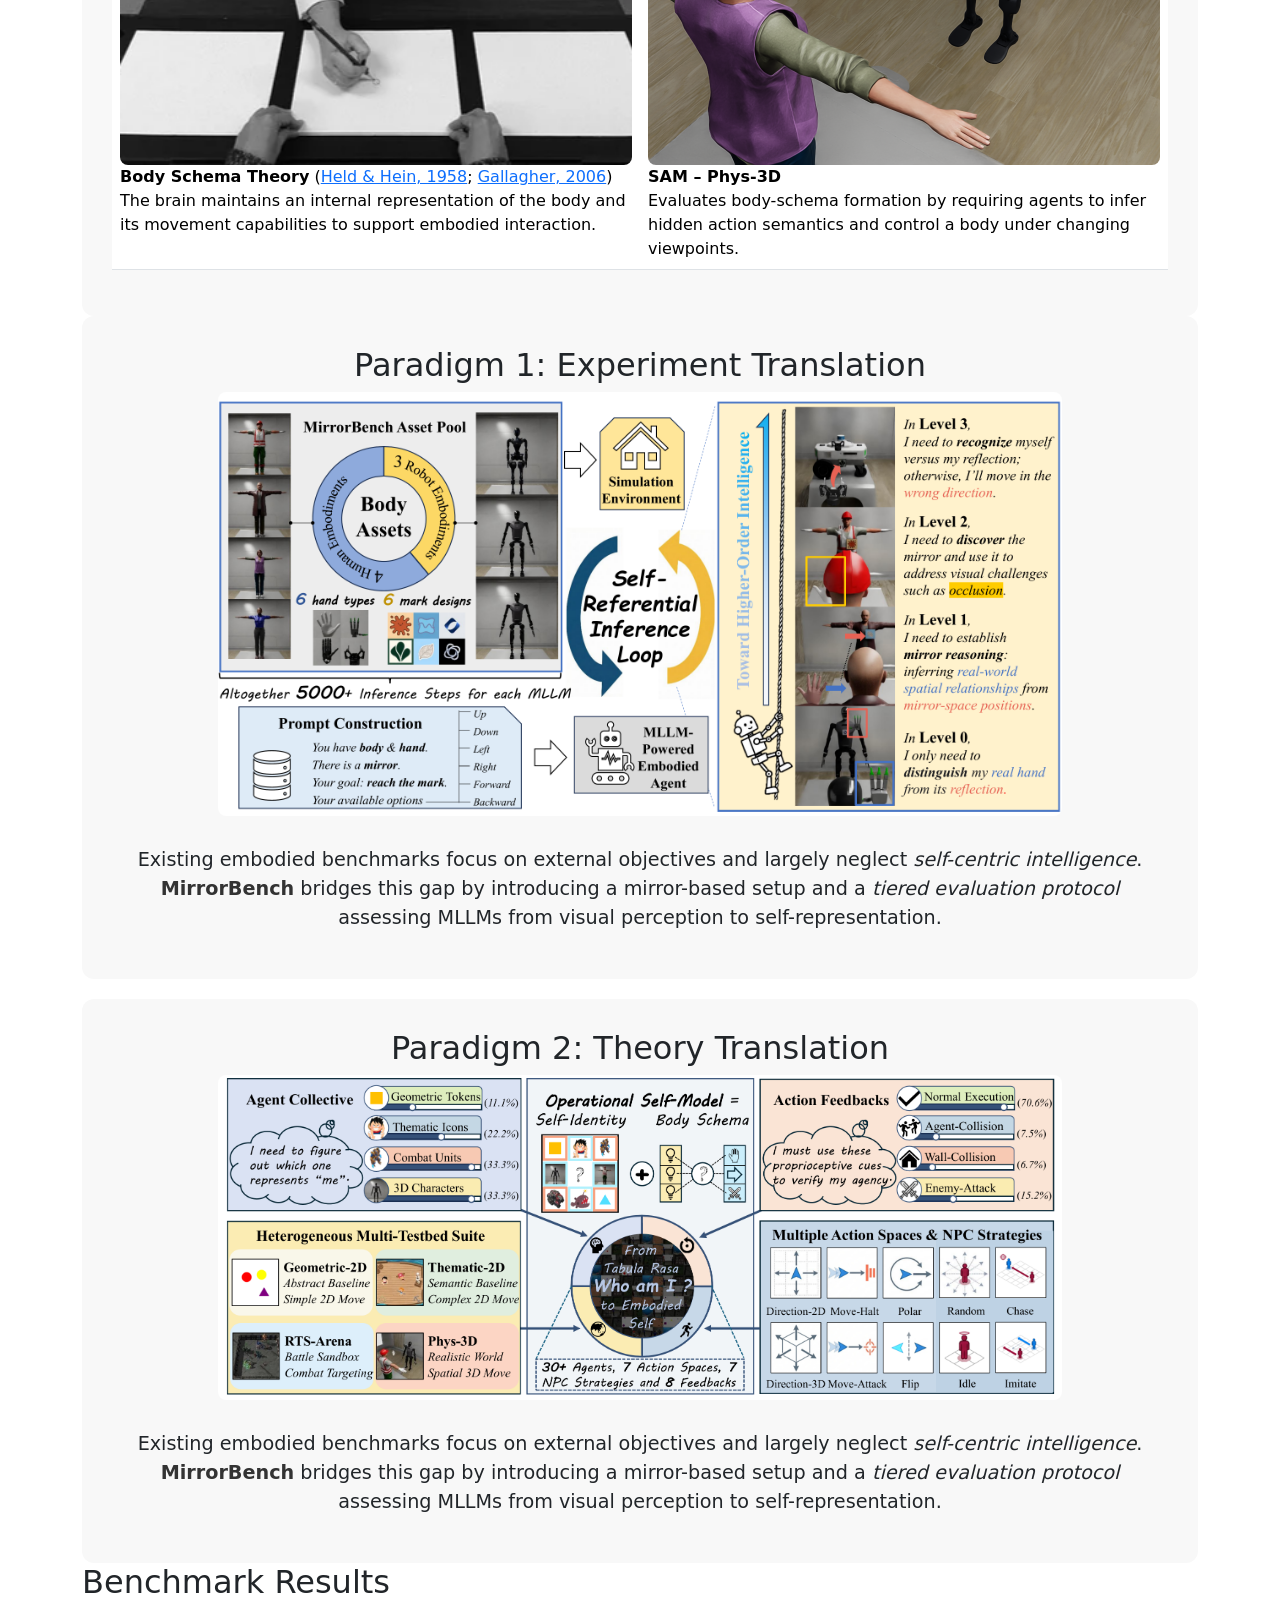
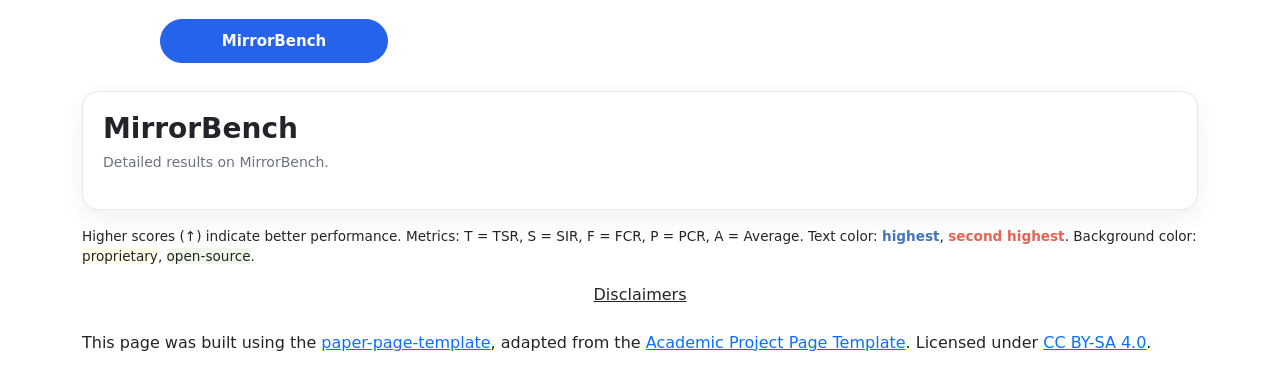
==== commit 5772916c: "[Modify] title" ====
--- a/index.html
+++ b/index.html
@@ -5,14 +5,14 @@
     <!-- meta tags for social media banners, these should be filled in appropriately as they are your "business card" -->
     <!-- replace the content tag with appropriate information -->
     <meta name="description" content="MirrorBench is a mirror-based benchmark that evaluates self-centric intelligence in embodied multimodal large language models, from visual perception to self-representation.">
-    <meta property="og:title" content="MirrorBench: Evaluating Self-centric Intelligence in MLLMs by Introducing a Mirror"/>
+    <meta property="og:title" content="Can AI Develop Self-Awareness?"/>
     <meta property="og:description" content="MirrorBench is a mirror-based benchmark that evaluates self-centric intelligence in embodied multimodal large language models, from visual perception to self-representation."/>
     <meta property="og:url" content="https://fflahm.github.io/vk-self-page/"/>
     <!-- path to banner image, should be in the path listed below. Optimal dimensions are 1200x630 -->
     <meta property="og:image" content="static/images/fig1.png" />
     <meta property="og:image:width" content="1200"/> <!-- TBD -->
     <meta property="og:image:height" content="630"/> <!-- TBD -->
-    <meta name="twitter:title" content="MirrorBench: Evaluating Self-centric Intelligence in MLLMs by Introducing a Mirror">
+    <meta name="twitter:title" content="Can AI Develop Self-Awareness?">
     <meta name="twitter:description" content="MirrorBench is a mirror-based benchmark that evaluates self-centric intelligence in embodied multimodal large language models, from visual perception to self-representation.">
     <!-- path to banner image, should be in the path listed below. Optimal dimensions are 1200x600 -->
     <meta name="twitter:image" content="static/images/fig1.png">
@@ -21,7 +21,7 @@
     <meta name="keywords" content="Datasets and Benchmark, Embodied Intelligence, Self Awareness">
     <meta name="viewport" content="width=device-width, initial-scale=1">
     <!-- title -->
-    <title>MirrorBench: Evaluating Self-centric Intelligence in MLLMs by Introducing a Mirror</title>
+    <title>Can AI Develop Self-Awareness?</title>
     <link rel="icon" type="image/x-icon" href="static/images/mirror_icon.png"> <!-- TBD -->
     <link href="https://fonts.googleapis.com/css?family=Google+Sans|Noto+Sans|Castoro"
     rel="stylesheet">
@@ -60,7 +60,6 @@
     <div id="paradigm-section"></div>
     <div id="benchmark-section"></div>
     <div id="footer-section"></div>
-    <script src="static/js/vk_self_table_data.js"></script>
     <script src="static/js/load_sections.js"></script>
   </body>
 </html>
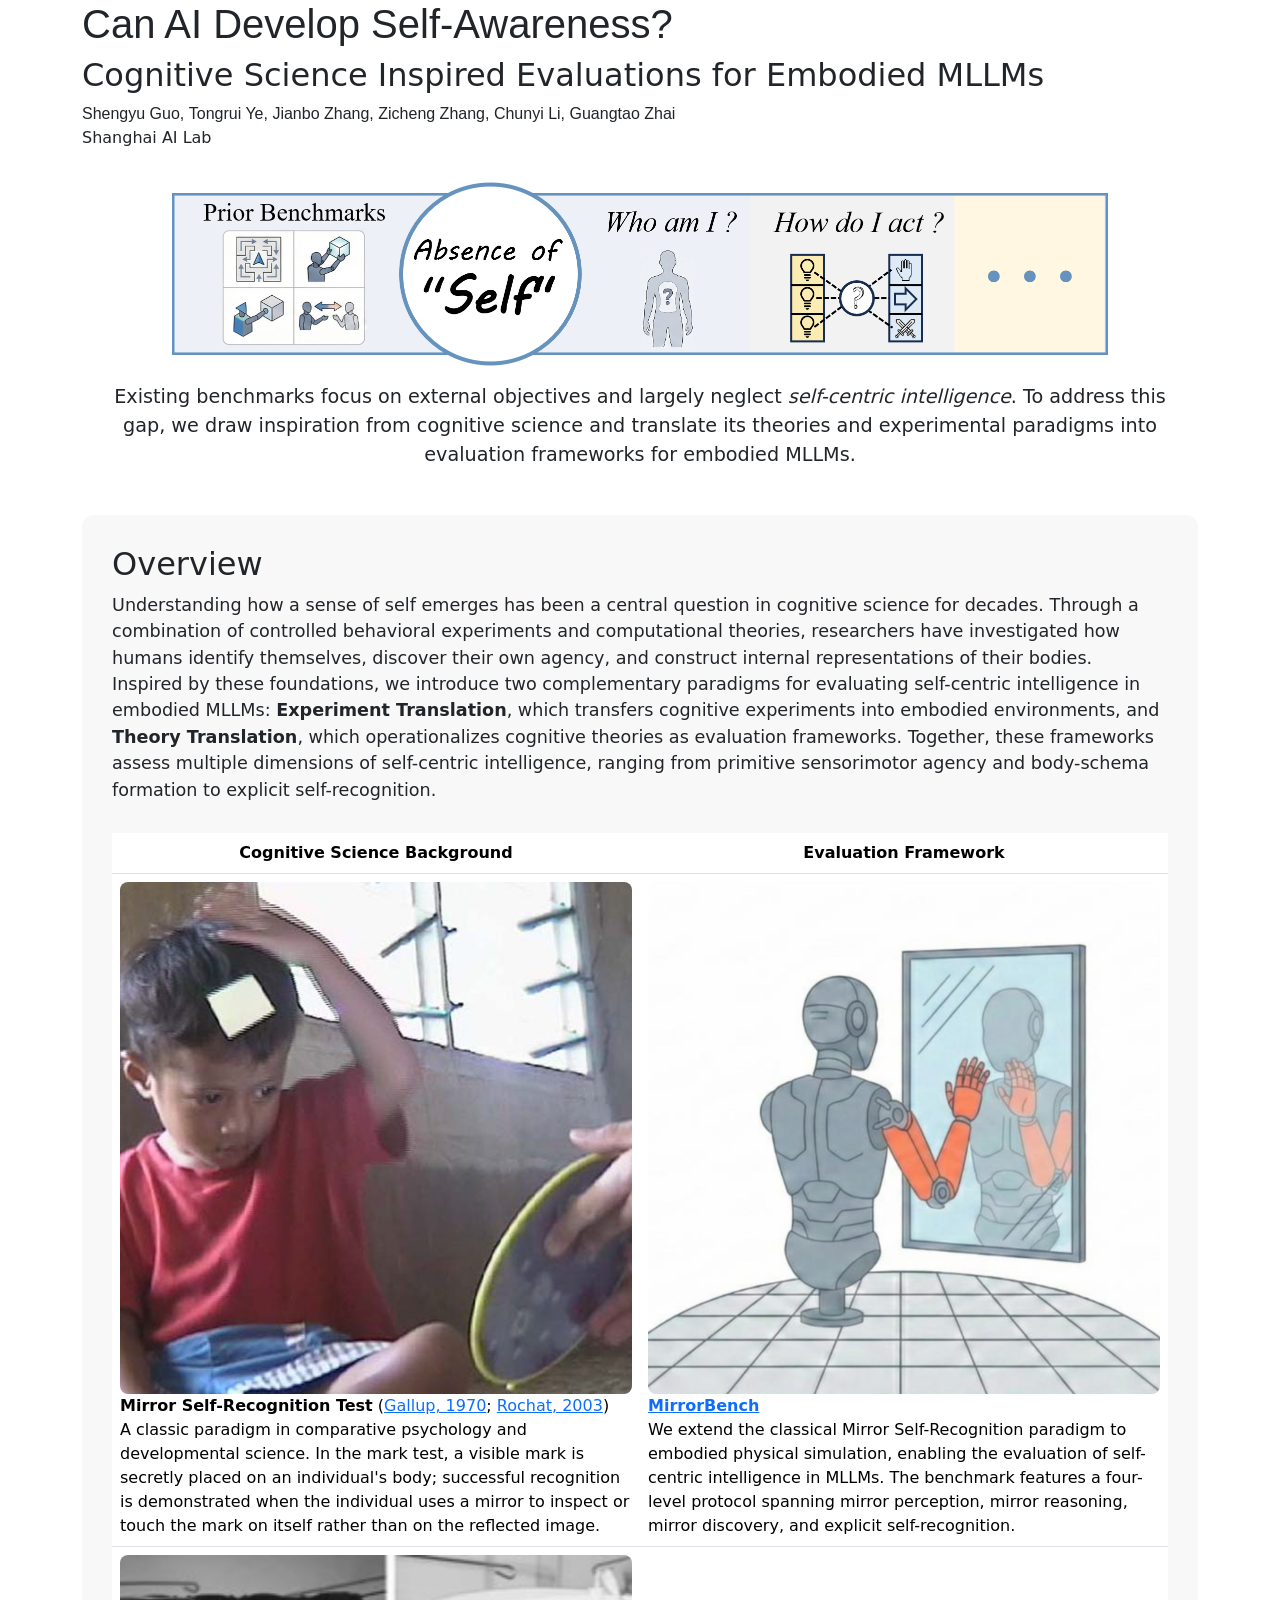
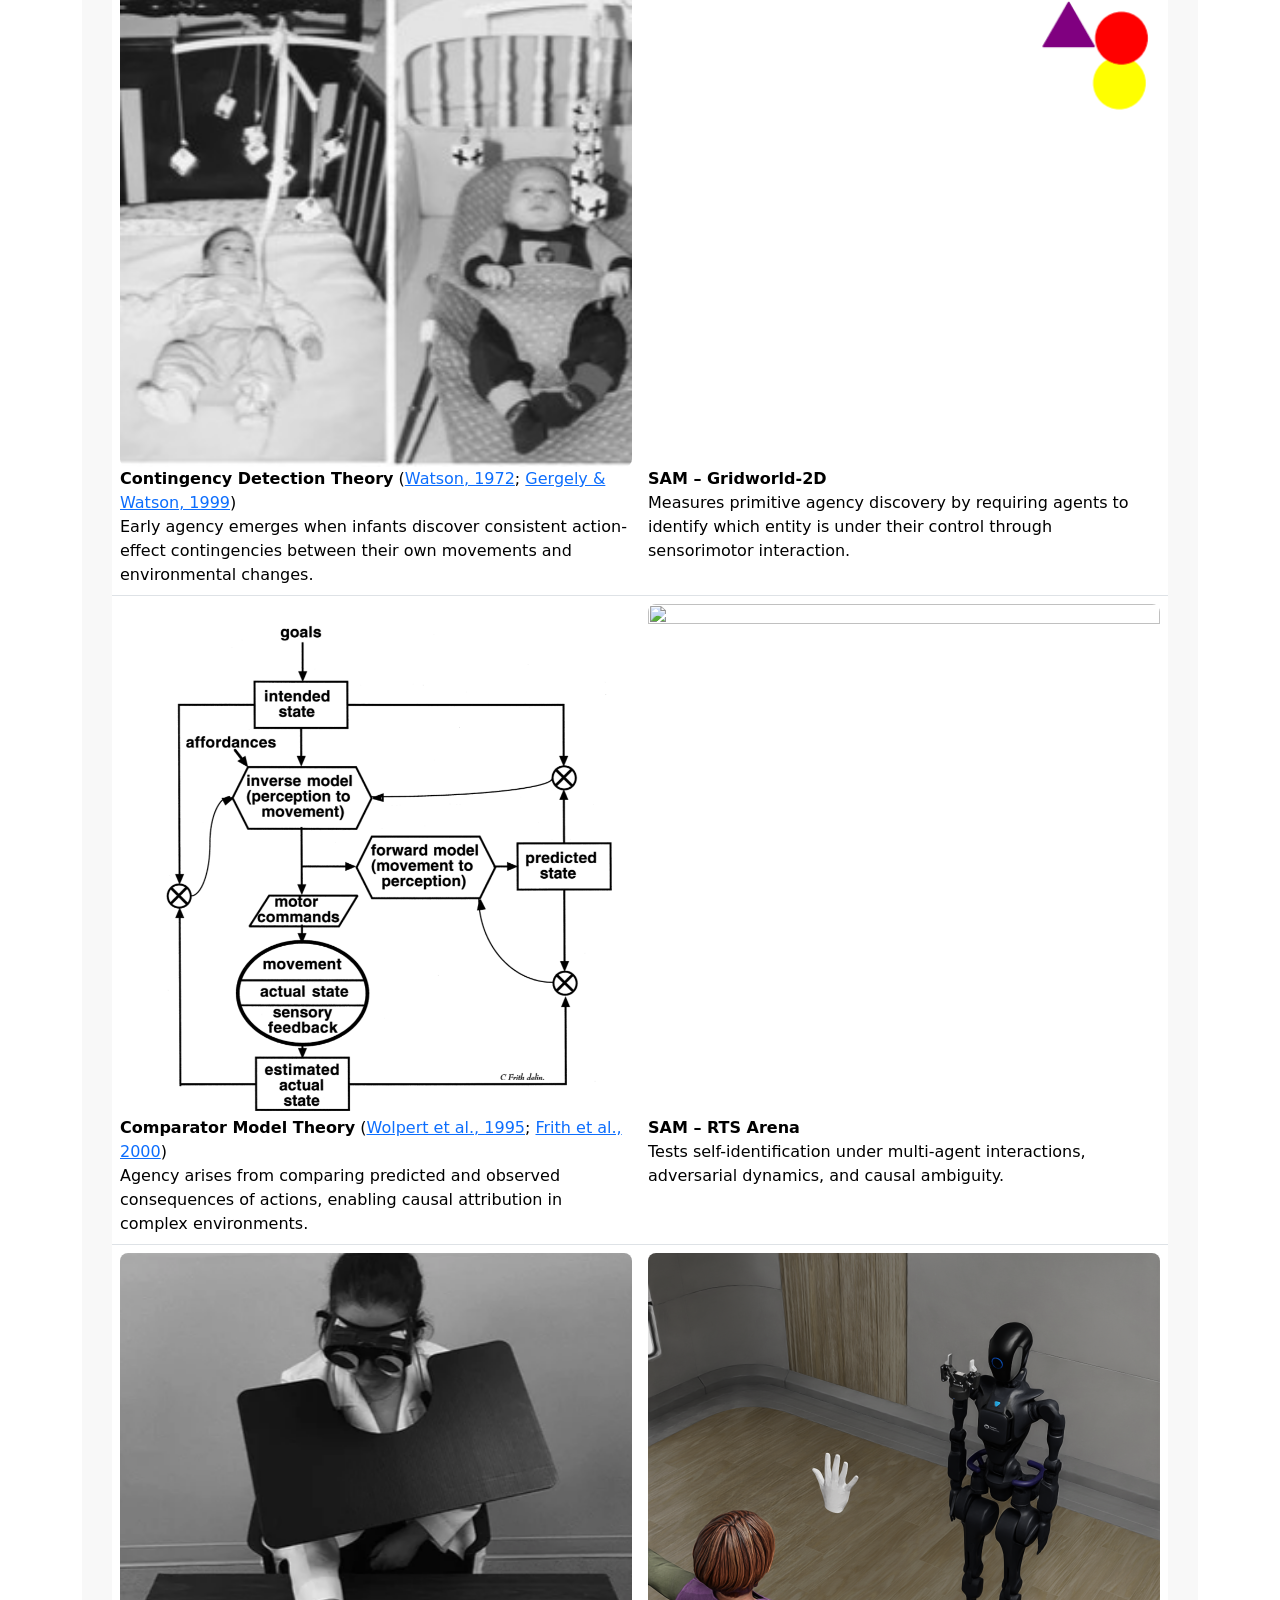
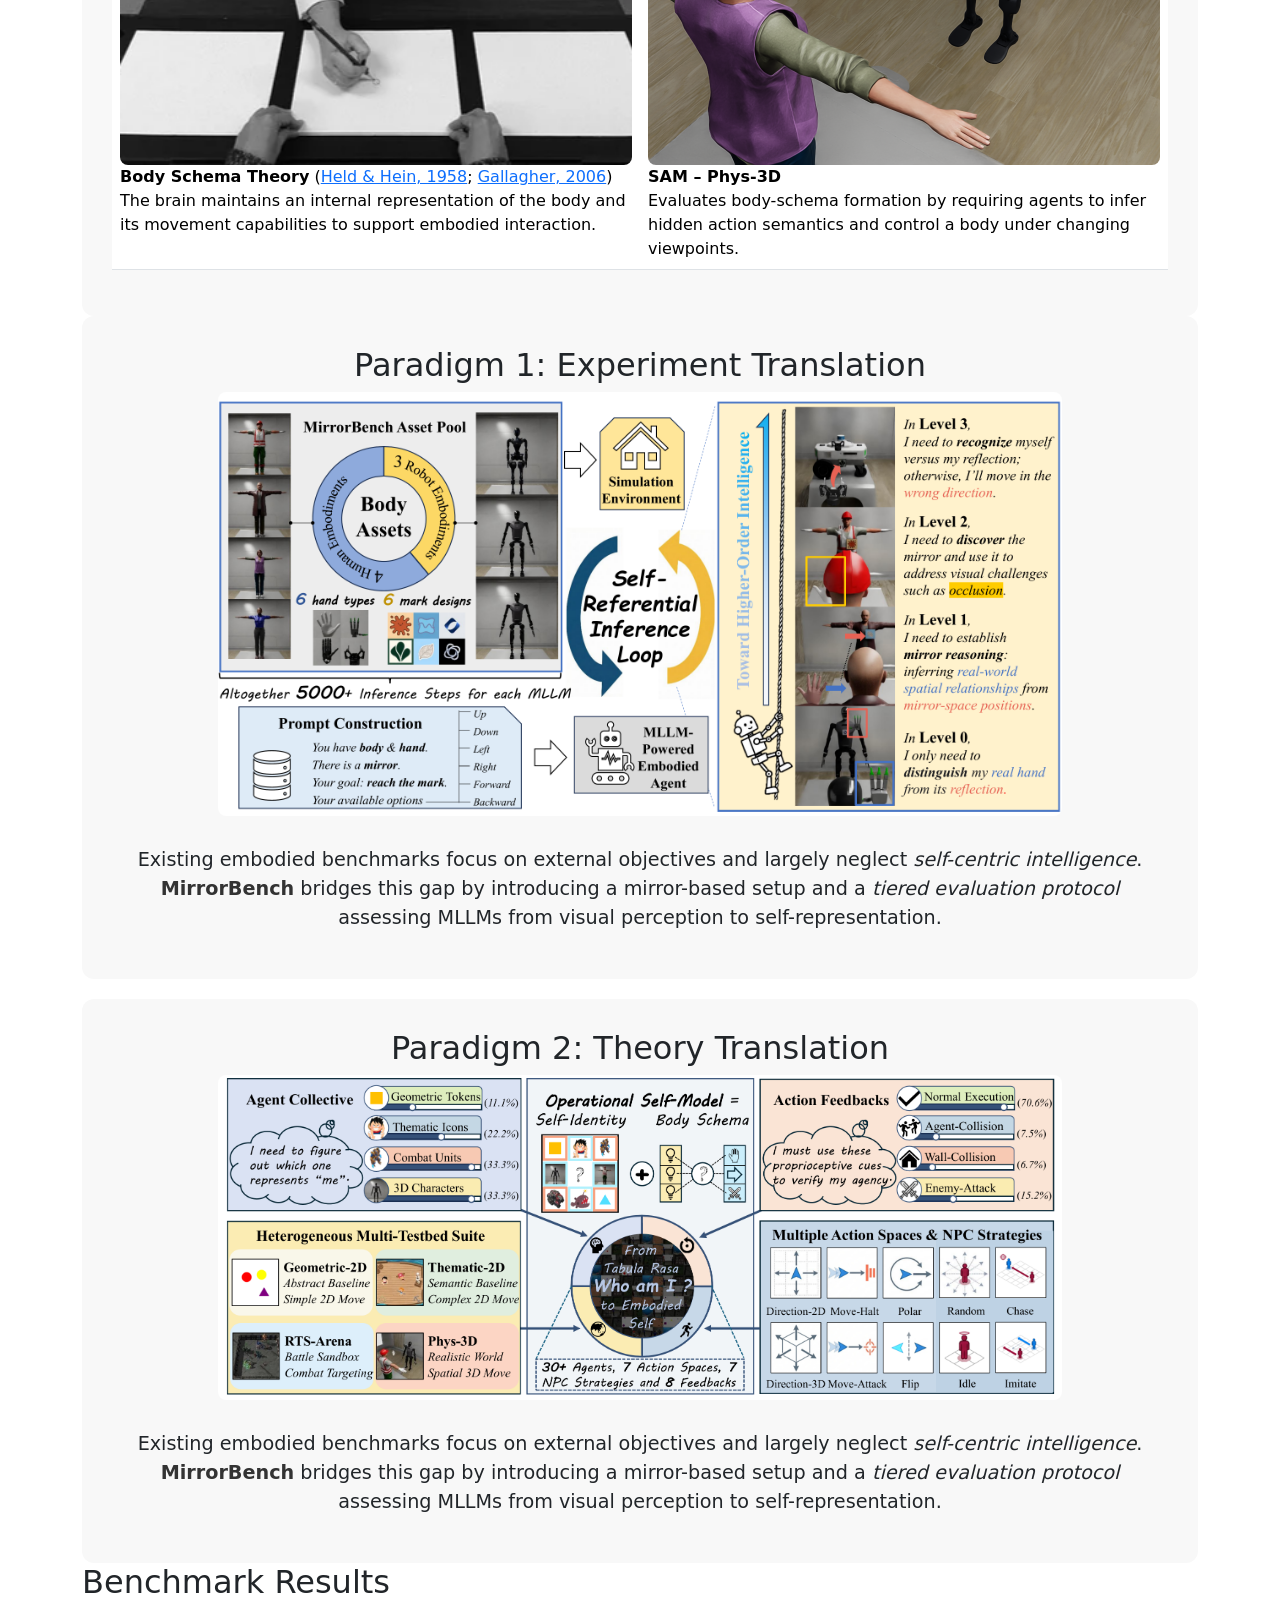
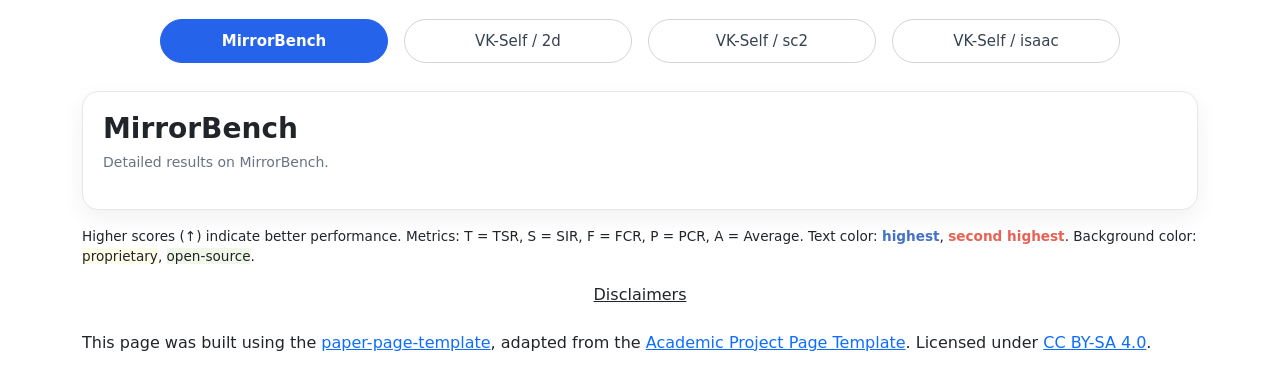
==== commit d52016c1: "[Modify] merge various tables"" ====
--- a/index.html
+++ b/index.html
@@ -9,20 +9,20 @@
     <meta property="og:description" content="MirrorBench is a mirror-based benchmark that evaluates self-centric intelligence in embodied multimodal large language models, from visual perception to self-representation."/>
     <meta property="og:url" content="https://fflahm.github.io/vk-self-page/"/>
     <!-- path to banner image, should be in the path listed below. Optimal dimensions are 1200x630 -->
-    <meta property="og:image" content="static/images/fig1.png" />
-    <meta property="og:image:width" content="1200"/> <!-- TBD -->
-    <meta property="og:image:height" content="630"/> <!-- TBD -->
+    <meta property="og:image" content="static/images/mirrorbench.png" />
+    <meta property="og:image:width" content="1200"/>
+    <meta property="og:image:height" content="630"/>
     <meta name="twitter:title" content="Can AI Develop Self-Awareness?">
     <meta name="twitter:description" content="MirrorBench is a mirror-based benchmark that evaluates self-centric intelligence in embodied multimodal large language models, from visual perception to self-representation.">
     <!-- path to banner image, should be in the path listed below. Optimal dimensions are 1200x600 -->
-    <meta name="twitter:image" content="static/images/fig1.png">
+    <meta name="twitter:image" content="static/images/mirrorbench.png">
     <meta name="twitter:card" content="summary_large_image">
     <!-- keywords for your paper to be indexed by-->
     <meta name="keywords" content="Datasets and Benchmark, Embodied Intelligence, Self Awareness">
     <meta name="viewport" content="width=device-width, initial-scale=1">
     <!-- title -->
     <title>Can AI Develop Self-Awareness?</title>
-    <link rel="icon" type="image/x-icon" href="static/images/mirror_icon.png"> <!-- TBD -->
+    <link rel="icon" type="image/x-icon" href="static/images/self_icon.png">
     <link href="https://fonts.googleapis.com/css?family=Google+Sans|Noto+Sans|Castoro"
     rel="stylesheet">
 
@@ -60,6 +60,7 @@
     <div id="paradigm-section"></div>
     <div id="benchmark-section"></div>
     <div id="footer-section"></div>
+    <script src="static/js/vk_self_table_data.js"></script>
     <script src="static/js/load_sections.js"></script>
   </body>
 </html>
--- a/static/css/index.css
+++ b/static/css/index.css
@@ -5,7 +5,7 @@
   padding: 0;
 }
 
-处重复和冲突，尤其是这几段会导致表.footer .icon-link {
+footer .icon-link {
   font-size: 25px;
   color: #000;
 }
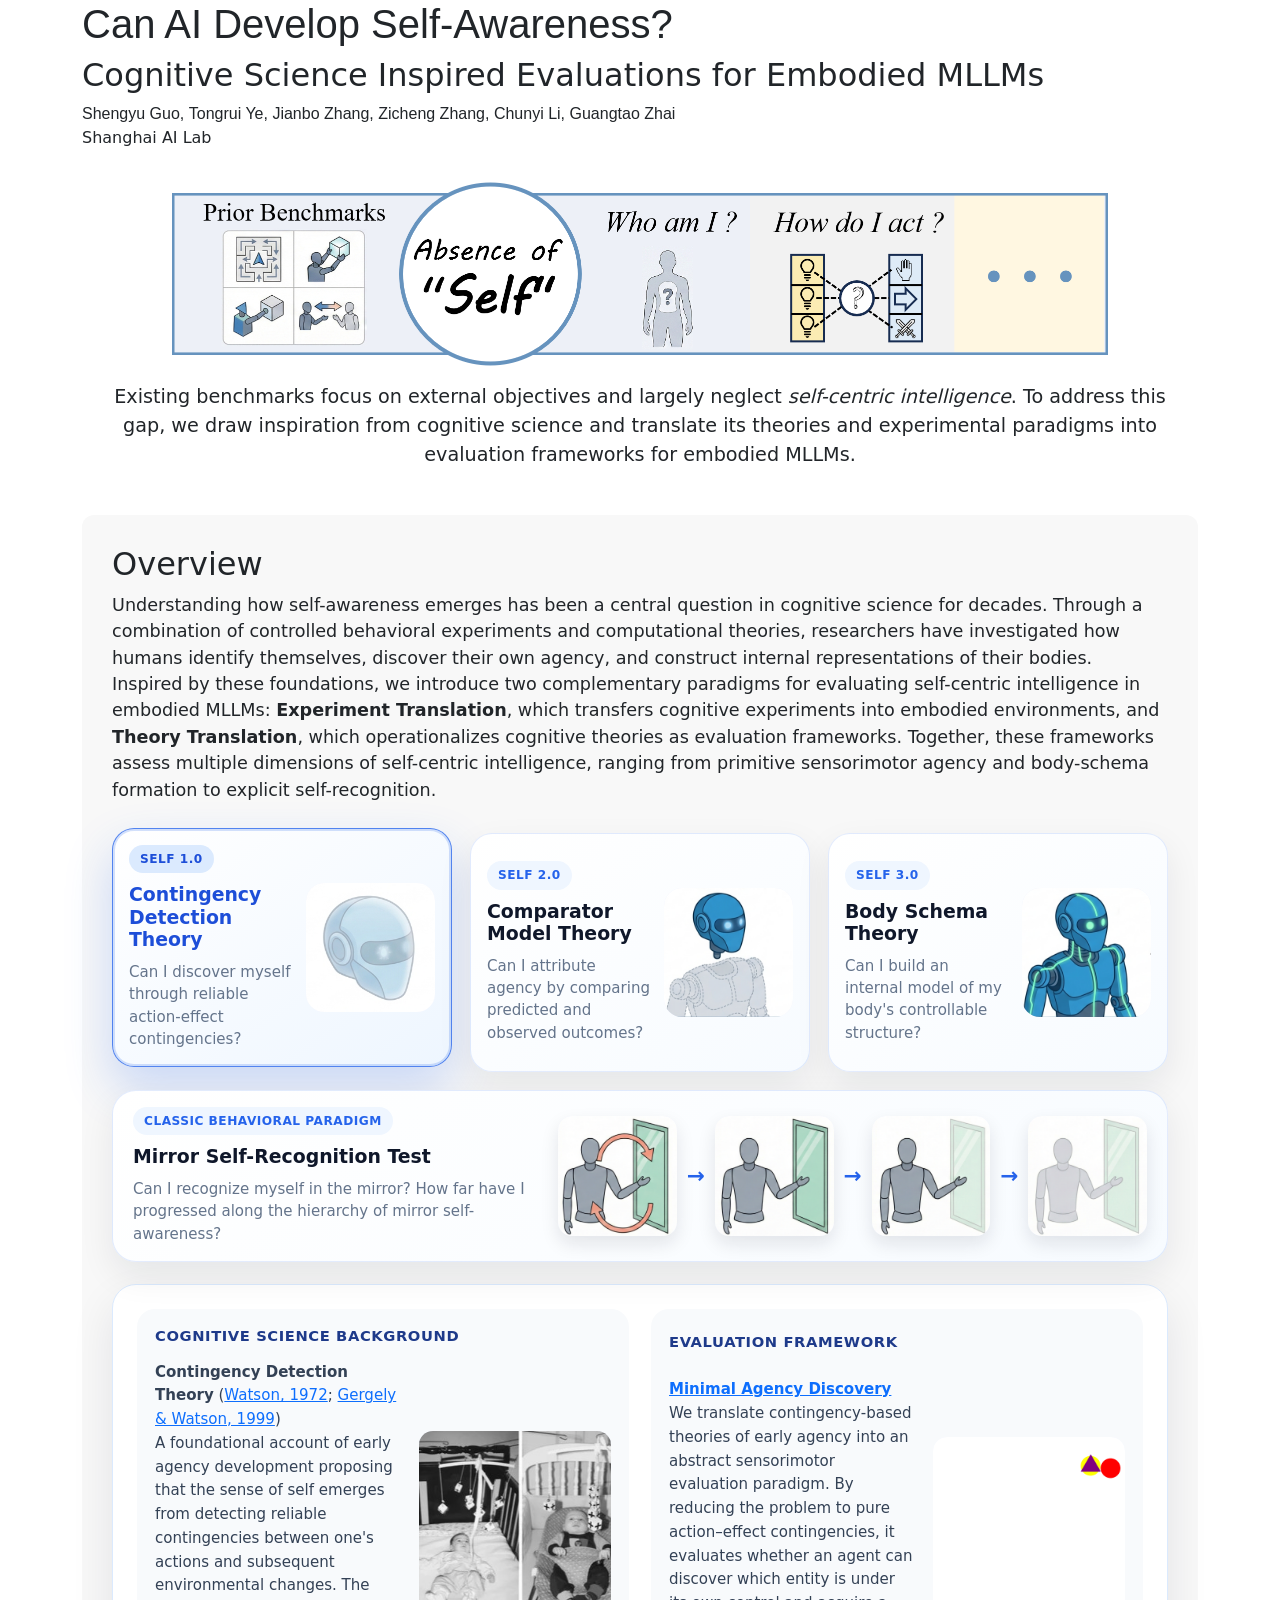
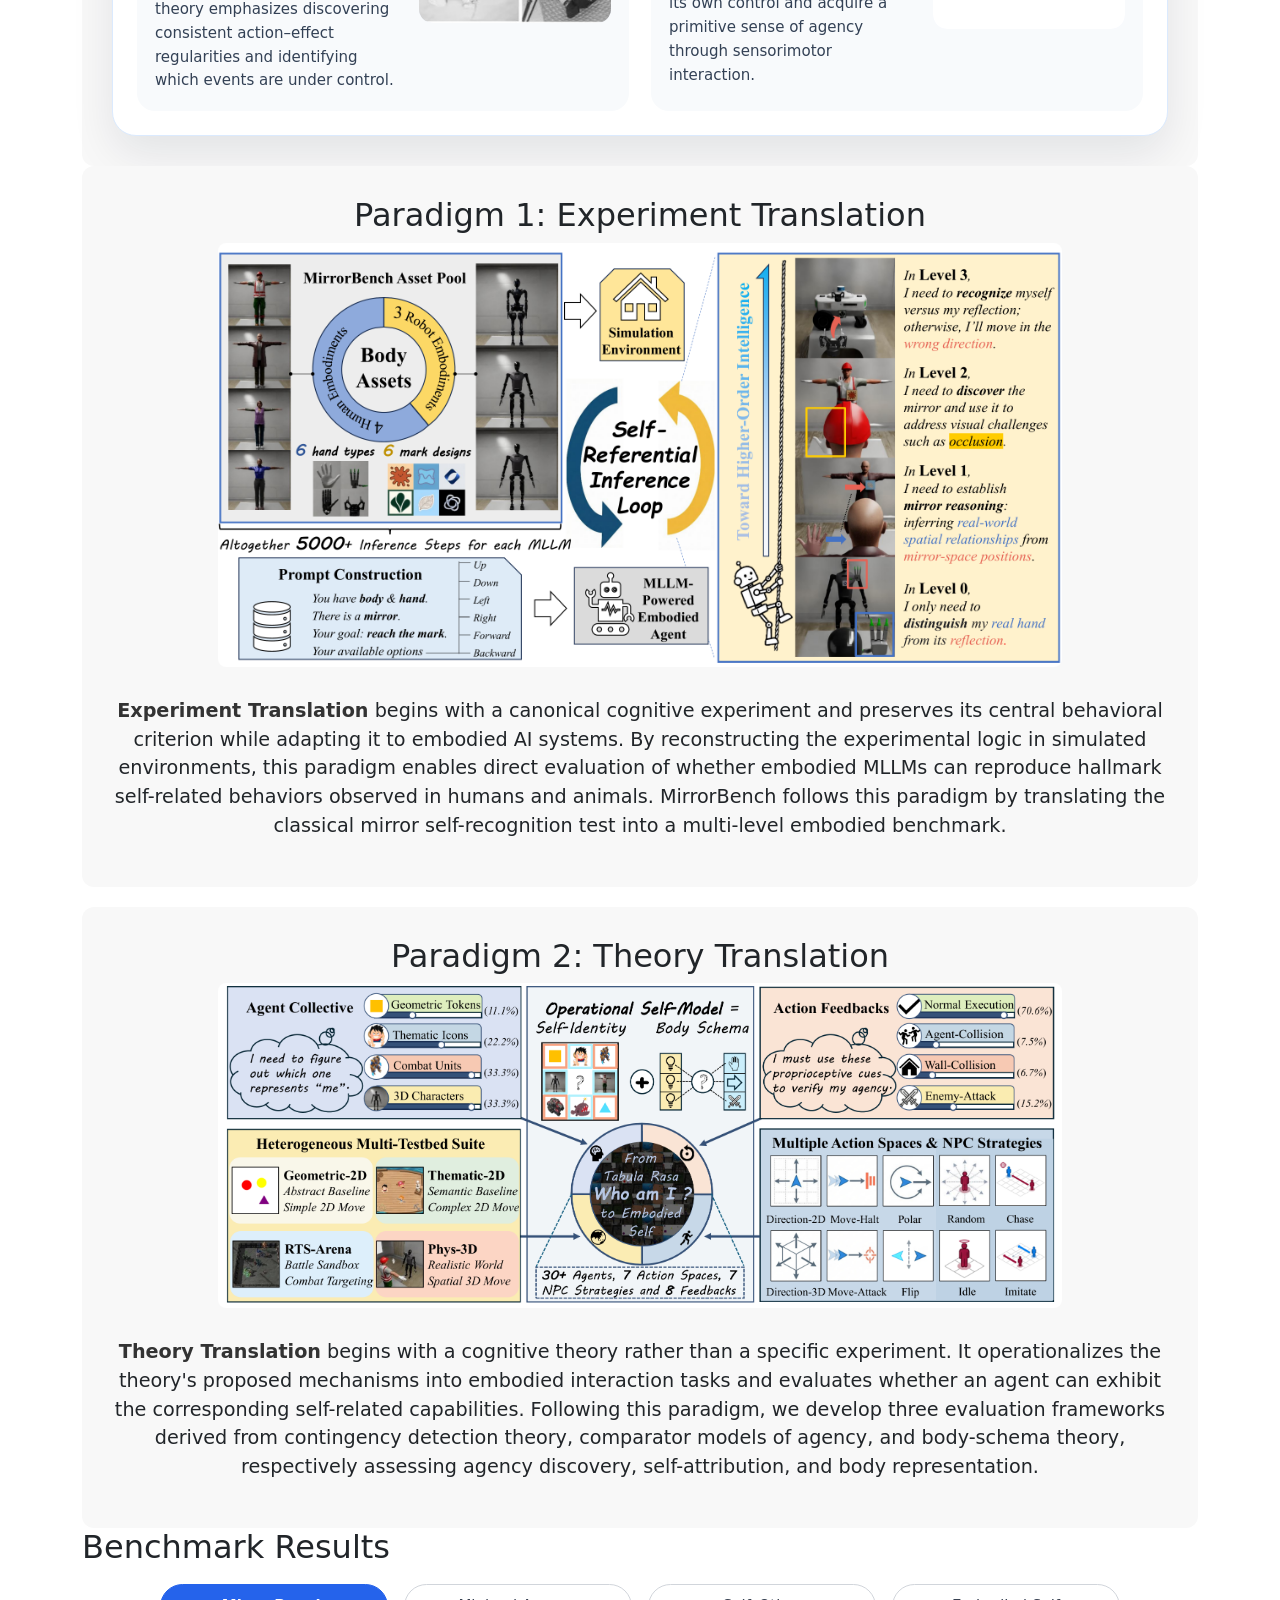
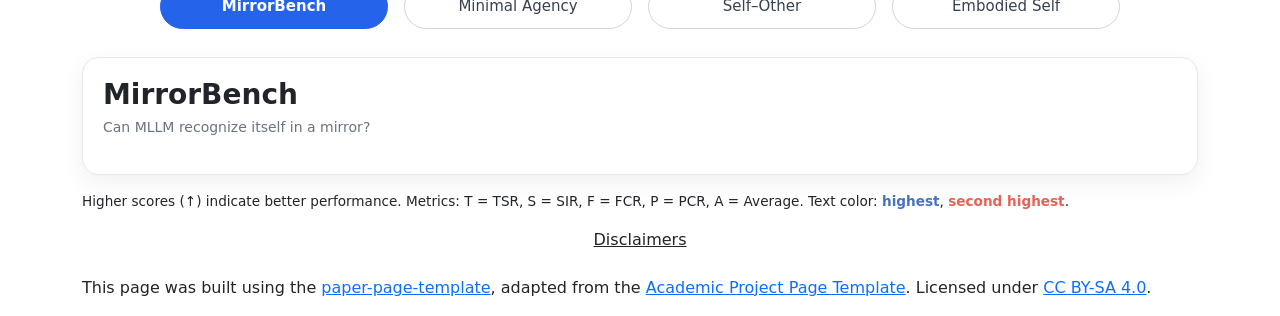
==== commit 349f4ed5: "[Modify] images & head" ====
--- a/index.html
+++ b/index.html
@@ -4,16 +4,16 @@
     <meta charset="utf-8">
     <!-- meta tags for social media banners, these should be filled in appropriately as they are your "business card" -->
     <!-- replace the content tag with appropriate information -->
-    <meta name="description" content="MirrorBench is a mirror-based benchmark that evaluates self-centric intelligence in embodied multimodal large language models, from visual perception to self-representation.">
+    <meta name="description" content="Cognitive science-inspired evaluation frameworks for assessing self-awareness and self-centric intelligence in embodied MLLMs through experiment and theory translation.">
     <meta property="og:title" content="Can AI Develop Self-Awareness?"/>
-    <meta property="og:description" content="MirrorBench is a mirror-based benchmark that evaluates self-centric intelligence in embodied multimodal large language models, from visual perception to self-representation."/>
+    <meta property="og:description" content="Cognitive science-inspired evaluation frameworks for assessing self-awareness and self-centric intelligence in embodied MLLMs through experiment and theory translation."/>
     <meta property="og:url" content="https://fflahm.github.io/vk-self-page/"/>
     <!-- path to banner image, should be in the path listed below. Optimal dimensions are 1200x630 -->
     <meta property="og:image" content="static/images/mirrorbench.png" />
     <meta property="og:image:width" content="1200"/>
     <meta property="og:image:height" content="630"/>
     <meta name="twitter:title" content="Can AI Develop Self-Awareness?">
-    <meta name="twitter:description" content="MirrorBench is a mirror-based benchmark that evaluates self-centric intelligence in embodied multimodal large language models, from visual perception to self-representation.">
+    <meta name="twitter:description" content="Cognitive science-inspired evaluation frameworks for assessing self-awareness and self-centric intelligence in embodied MLLMs through experiment and theory translation.">
     <!-- path to banner image, should be in the path listed below. Optimal dimensions are 1200x600 -->
     <meta name="twitter:image" content="static/images/mirrorbench.png">
     <meta name="twitter:card" content="summary_large_image">
@@ -22,7 +22,7 @@
     <meta name="viewport" content="width=device-width, initial-scale=1">
     <!-- title -->
     <title>Can AI Develop Self-Awareness?</title>
-    <link rel="icon" type="image/x-icon" href="static/images/self_icon.png">
+    <link rel="icon" type="image/x-icon" href="static/images/icon.png">
     <link href="https://fonts.googleapis.com/css?family=Google+Sans|Noto+Sans|Castoro"
     rel="stylesheet">
 
@@ -55,7 +55,6 @@
 
   <body>
     <div id="hero-section"></div>
-    <!-- <div id="bg-section"></div> -->
     <div id="overview-section"></div>
     <div id="paradigm-section"></div>
     <div id="benchmark-section"></div>
--- a/static/css/index.css
+++ b/static/css/index.css
@@ -249,6 +249,220 @@
   font-weight: bold !important;
 }
 
+/* ===== Overview interactive cards ===== */
+.overview-interactive {
+  margin-top: 10px;
+}
+
+.overview-fixed {
+  display: grid;
+  gap: 18px;
+}
+
+.overview-theory-grid {
+  display: grid;
+  grid-template-columns: repeat(3, minmax(0, 1fr));
+  gap: 18px;
+}
+
+.overview-trigger {
+  position: relative;
+  overflow: hidden;
+  border: 1px solid rgba(37, 99, 235, 0.12);
+  background: linear-gradient(145deg, #ffffff 0%, #f7fbff 100%);
+  box-shadow: 0 14px 34px rgba(15, 23, 42, 0.08);
+  cursor: pointer;
+  outline: none;
+  transition: transform 0.18s ease, box-shadow 0.18s ease, border-color 0.18s ease, background 0.18s ease;
+}
+
+.overview-trigger:hover,
+.overview-trigger:focus-visible {
+  transform: translateY(-4px);
+  border-color: rgba(37, 99, 235, 0.42);
+  box-shadow: 0 20px 42px rgba(37, 99, 235, 0.16);
+}
+
+.overview-trigger.is-active {
+  transform: translateY(-5px);
+  border-color: rgba(37, 99, 235, 0.78);
+  background: linear-gradient(145deg, #ffffff 0%, #eef6ff 100%);
+  box-shadow:
+    0 22px 48px rgba(37, 99, 235, 0.22),
+    inset 0 0 0 2px rgba(37, 99, 235, 0.2);
+}
+
+.overview-theory-card {
+  display: grid;
+  min-height: 190px;
+  grid-template-columns: minmax(0, 1fr) minmax(112px, 42%);
+  gap: 12px;
+  align-items: center;
+  border-radius: 22px;
+  padding: 16px;
+}
+
+.overview-mirror-strip {
+  display: grid;
+  min-height: 120px;
+  grid-template-columns: minmax(0, 0.82fr) minmax(360px, 1.18fr);
+  gap: 16px;
+  align-items: center;
+  border-radius: 24px;
+  padding: 16px 20px;
+}
+
+.overview-card-copy {
+  position: relative;
+  z-index: 1;
+}
+
+.overview-card-kicker {
+  display: inline-flex;
+  width: fit-content;
+  margin-bottom: 10px;
+  border-radius: 999px;
+  background: #eff6ff;
+  color: #2563eb;
+  padding: 5px 11px;
+  font-size: 0.76rem;
+  font-weight: 700;
+  letter-spacing: 0.04em;
+  text-transform: uppercase;
+}
+
+.overview-trigger.is-active .overview-card-kicker {
+  background: #dbeafe;
+  color: #1d4ed8;
+}
+
+.overview-card-copy h3 {
+  margin: 0;
+  color: #0f172a;
+  font-size: 1.18rem;
+  font-weight: 800;
+  line-height: 1.2;
+}
+
+.overview-trigger.is-active .overview-card-copy h3 {
+  color: #1d4ed8;
+}
+
+.overview-card-copy p {
+  margin: 10px 0 0;
+  color: #64748b;
+  font-size: 0.94rem;
+  line-height: 1.48;
+}
+
+.overview-trigger img {
+  width: 100%;
+  height: auto;
+  margin-top: 0;
+  border-radius: 18px;
+  background: #eef2ff;
+  object-fit: contain;
+}
+
+.overview-mirror-strip img {
+  height: auto;
+  margin-top: 0;
+}
+
+.overview-level-flow {
+  display: grid;
+  grid-template-columns:
+    minmax(0, 1fr) 22px
+    minmax(0, 1fr) 22px
+    minmax(0, 1fr) 22px
+    minmax(0, 1fr);
+  gap: 8px;
+  align-items: center;
+}
+
+.overview-level-flow img {
+  width: 100%;
+  border-radius: 14px;
+  box-shadow: 0 8px 18px rgba(15, 23, 42, 0.1);
+}
+
+.overview-level-arrow {
+  display: flex;
+  align-items: center;
+  justify-content: center;
+  color: #2563eb;
+  font-size: 1.35rem;
+  font-weight: 800;
+  line-height: 1;
+}
+
+.overview-detail-panel {
+  display: none;
+  margin-top: 22px;
+  border: 1px solid #dbeafe;
+  border-radius: 24px;
+  background: #ffffff;
+  padding: 24px;
+  box-shadow: 0 18px 44px rgba(15, 23, 42, 0.09);
+}
+
+.overview-detail {
+  display: none;
+  grid-template-columns: repeat(2, minmax(0, 1fr));
+  gap: 22px;
+}
+
+.overview-detail-column {
+  display: grid;
+  grid-template-columns: minmax(0, 1fr) minmax(150px, 42%);
+  gap: 16px;
+  align-items: center;
+  border-radius: 18px;
+  background: #f8fafc;
+  padding: 18px;
+}
+
+.overview-detail-column h4 {
+  grid-column: 1 / -1;
+  margin: 0;
+  color: #1e3a8a;
+  font-size: 0.92rem;
+  font-weight: 800;
+  letter-spacing: 0.04em;
+  text-transform: uppercase;
+}
+
+.overview-detail-media {
+  grid-column: 2;
+  grid-row: 2;
+  margin: 0;
+}
+
+.overview-detail-media img {
+  width: 100%;
+  height: auto;
+  border-radius: 14px;
+  background: #eef2ff;
+  object-fit: contain;
+}
+
+.overview-detail-column p {
+  grid-column: 1;
+  grid-row: 2;
+  margin: 0;
+  color: #334155;
+  font-size: 0.94rem;
+  line-height: 1.58;
+}
+
+.overview-interactive.is-ready .overview-detail-panel {
+  display: block;
+}
+
+.overview-detail.is-active {
+  display: grid;
+}
+
 /* ===== 响应式优化 ===== */
 @media screen and (max-width: 768px) {
   .tabulator,
@@ -279,6 +493,31 @@
   #benchmark-table .tabulator-cell {
     font-size: 0.8rem !important;
   }
+
+  .overview-theory-grid {
+    grid-template-columns: 1fr;
+  }
+
+  .overview-theory-card {
+    grid-template-columns: minmax(0, 1fr) minmax(120px, 34%);
+    min-height: auto;
+  }
+
+  .overview-mirror-strip {
+    grid-template-columns: 1fr;
+  }
+
+  .overview-mirror-strip img {
+    width: 100%;
+  }
+
+  .overview-detail {
+    grid-template-columns: 1fr;
+  }
+
+  .overview-detail-column {
+    grid-template-columns: minmax(0, 1fr) minmax(130px, 36%);
+  }
 }
 
 @media screen and (max-width: 480px) {
@@ -286,5 +525,25 @@
     grid-template-columns: 1fr;
     max-width: 280px;
   }
-}
-
+
+  .overview-theory-card,
+  .overview-mirror-strip,
+  .overview-detail-column {
+    grid-template-columns: 1fr;
+  }
+
+  .overview-detail-media,
+  .overview-detail-column p {
+    grid-column: auto;
+    grid-row: auto;
+  }
+
+  .overview-detail-media {
+    order: 2;
+  }
+
+  .overview-detail-column p {
+    order: 1;
+  }
+}
+
